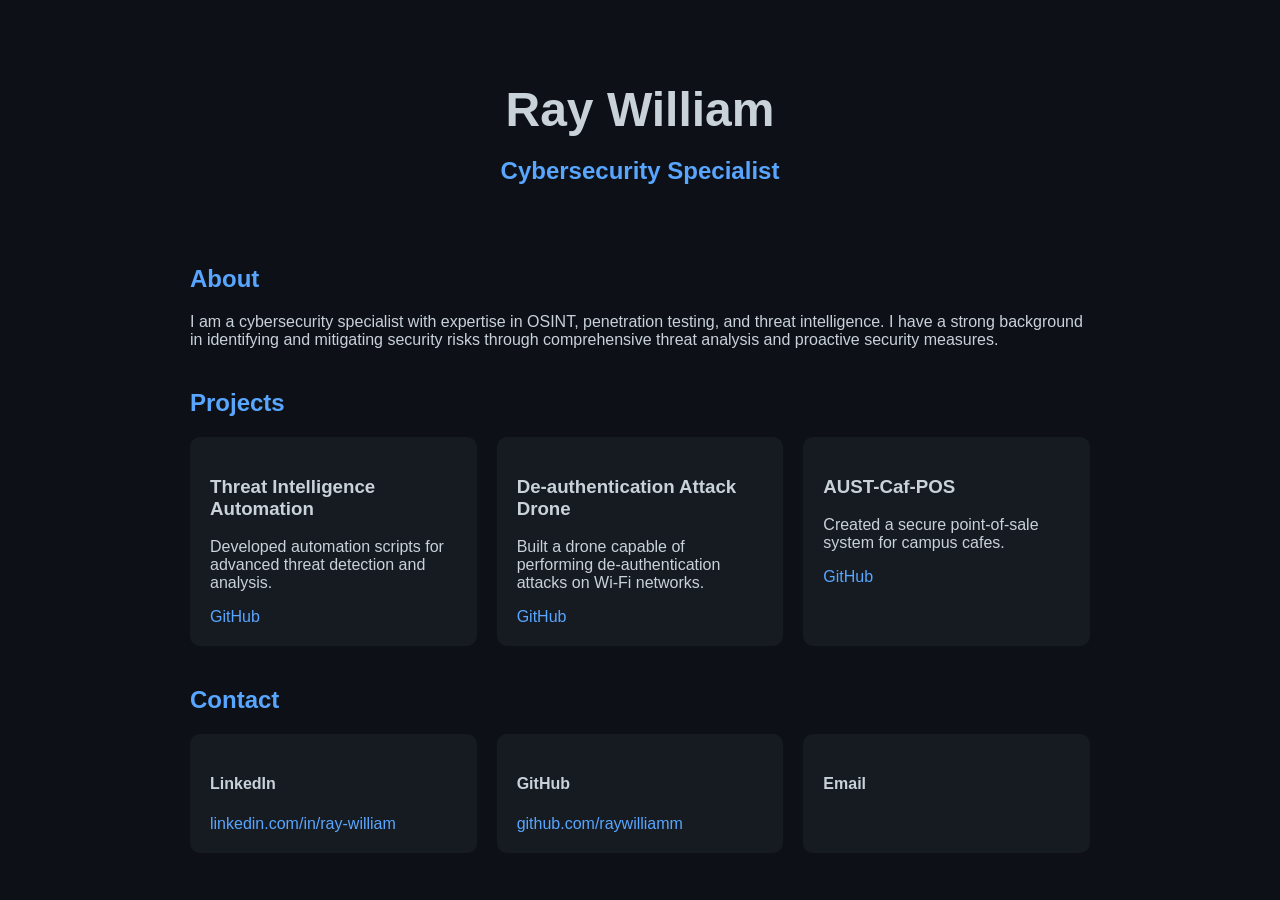
==== index.html @ f2223d2d "Update index.html" ====
<!DOCTYPE html>
<html lang="en">
<head>
  <meta charset="UTF-8" />
  <meta name="viewport" content="width=device-width, initial-scale=1.0" />
  <title>Ray William | Cybersecurity Specialist</title>
  <style>
    body {
      margin: 0;
      font-family: Arial, sans-serif;
      background-color: #0d1117;
      color: #c9d1d9;
    }
    header {
      text-align: center;
      padding: 50px 20px 20px;
    }
    h1 {
      font-size: 3em;
      margin-bottom: 0.2em;
    }
    h2 {
      color: #58a6ff;
    }
    section {
      max-width: 900px;
      margin: 40px auto;
      padding: 0 20px;
    }
    .projects, .contact {
      display: grid;
      grid-template-columns: repeat(auto-fit, minmax(250px, 1fr));
      gap: 20px;
    }
    .card {
      background-color: #161b22;
      padding: 20px;
      border-radius: 10px;
    }
    a {
      color: #58a6ff;
      text-decoration: none;
    }
    a:hover {
      text-decoration: underline;
    }
  </style>
</head>
<body>
  <header>
    <h1>Ray William</h1>
    <h2>Cybersecurity Specialist</h2>
  </header>

  <section>
    <h2>About</h2>
    <p>
      I am a cybersecurity specialist with expertise in OSINT, penetration testing, and threat intelligence.
      I have a strong background in identifying and mitigating security risks through comprehensive threat analysis
      and proactive security measures.
    </p>
  </section>

  <section>
    <h2>Projects</h2>
    <div class="projects">
      <div class="card">
        <h3>Threat Intelligence Automation</h3>
        <p>Developed automation scripts for advanced threat detection and analysis.</p>
        <a href="https://github.com/raywilliamm/Threat-intelligence-automation" target="_blank">GitHub</a>
      </div>
      <div class="card">
        <h3>De-authentication Attack Drone</h3>
        <p>Built a drone capable of performing de-authentication attacks on Wi-Fi networks.</p>
        <a href="https://github.com/raywilliamm/De-authentication-Attack-Drone" target="_blank">GitHub</a>
      </div>
      <div class="card">
        <h3>AUST-Caf-POS</h3>
        <p>Created a secure point-of-sale system for campus cafes.</p>
        <a href="https://github.com/raywilliamm/AUST-Caf-POS" target="_blank">GitHub</a>
      </div>
    </div>
  </section>

  <section>
    <h2>Contact</h2>
    <div class="contact">
      <div class="card">
        <h4>LinkedIn</h4>
        <a href="https://www.linkedin.com/in/ray-william-22aa441b3/" target="_blank">linkedin.com/in/ray-william</a>
      </div>
      <div class="card">
        <h4>GitHub</h4>
        <a href="https://github.com/raywilliamm" target="_blank">github.com/raywilliamm</a>
      </div>
      <div class="card">
        <h4>Email</h4>
        <p></p>
      </div>
    </div>
  </section>
</body>
</html>
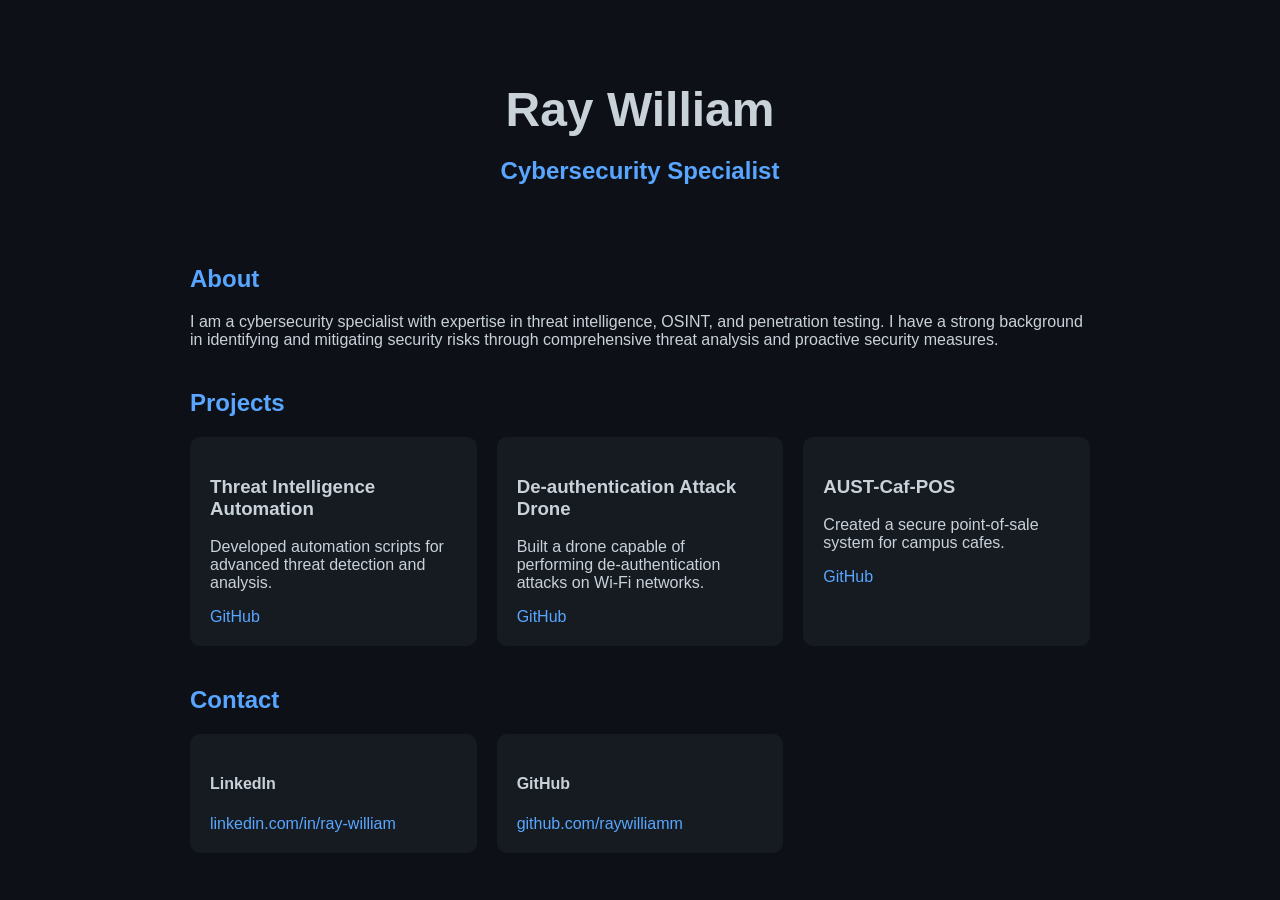
==== commit 0f33eb3f: "Update index.html" ====
--- a/index.html
+++ b/index.html
@@ -55,7 +55,7 @@
   <section>
     <h2>About</h2>
     <p>
-      I am a cybersecurity specialist with expertise in OSINT, penetration testing, and threat intelligence.
+      I am a cybersecurity specialist with expertise in threat intelligence, OSINT, and penetration testing.
       I have a strong background in identifying and mitigating security risks through comprehensive threat analysis
       and proactive security measures.
     </p>
@@ -93,8 +93,6 @@
         <h4>GitHub</h4>
         <a href="https://github.com/raywilliamm" target="_blank">github.com/raywilliamm</a>
       </div>
-      <div class="card">
-        <h4>Email</h4>
         <p></p>
       </div>
     </div>
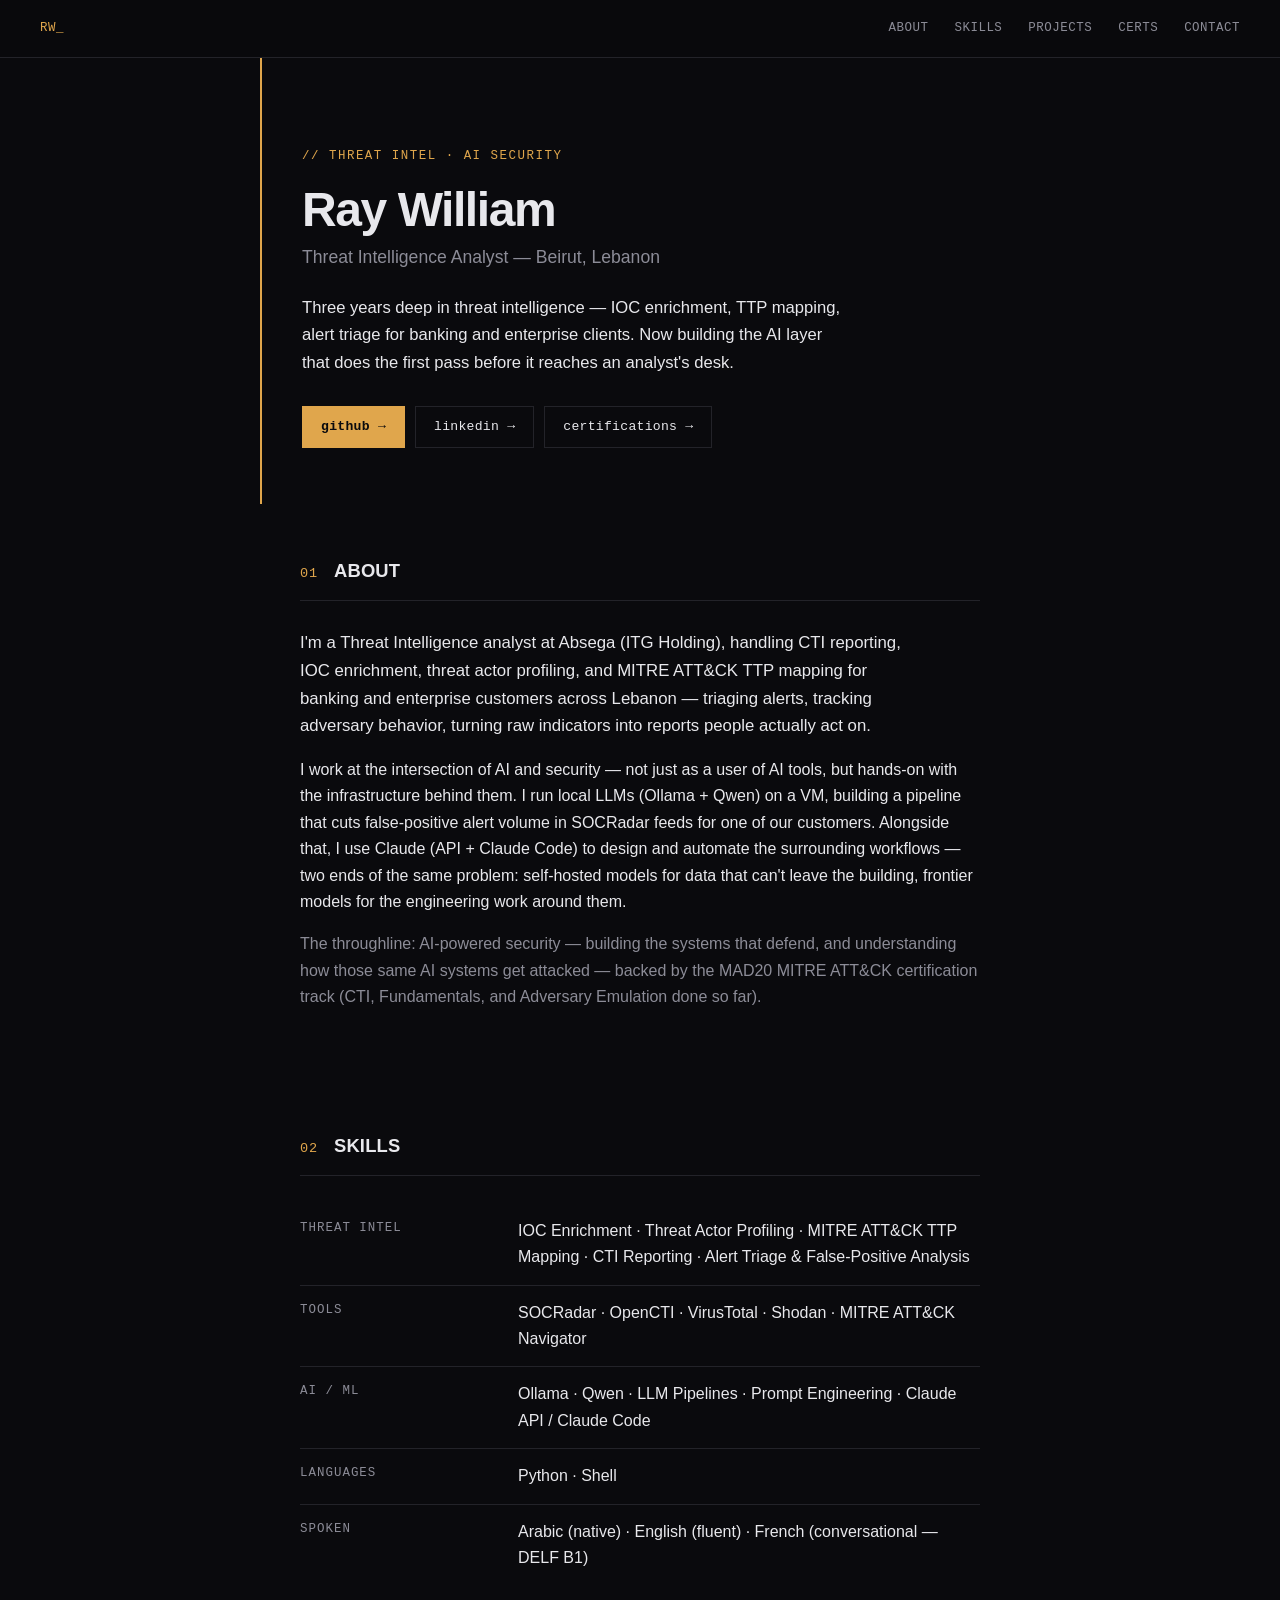
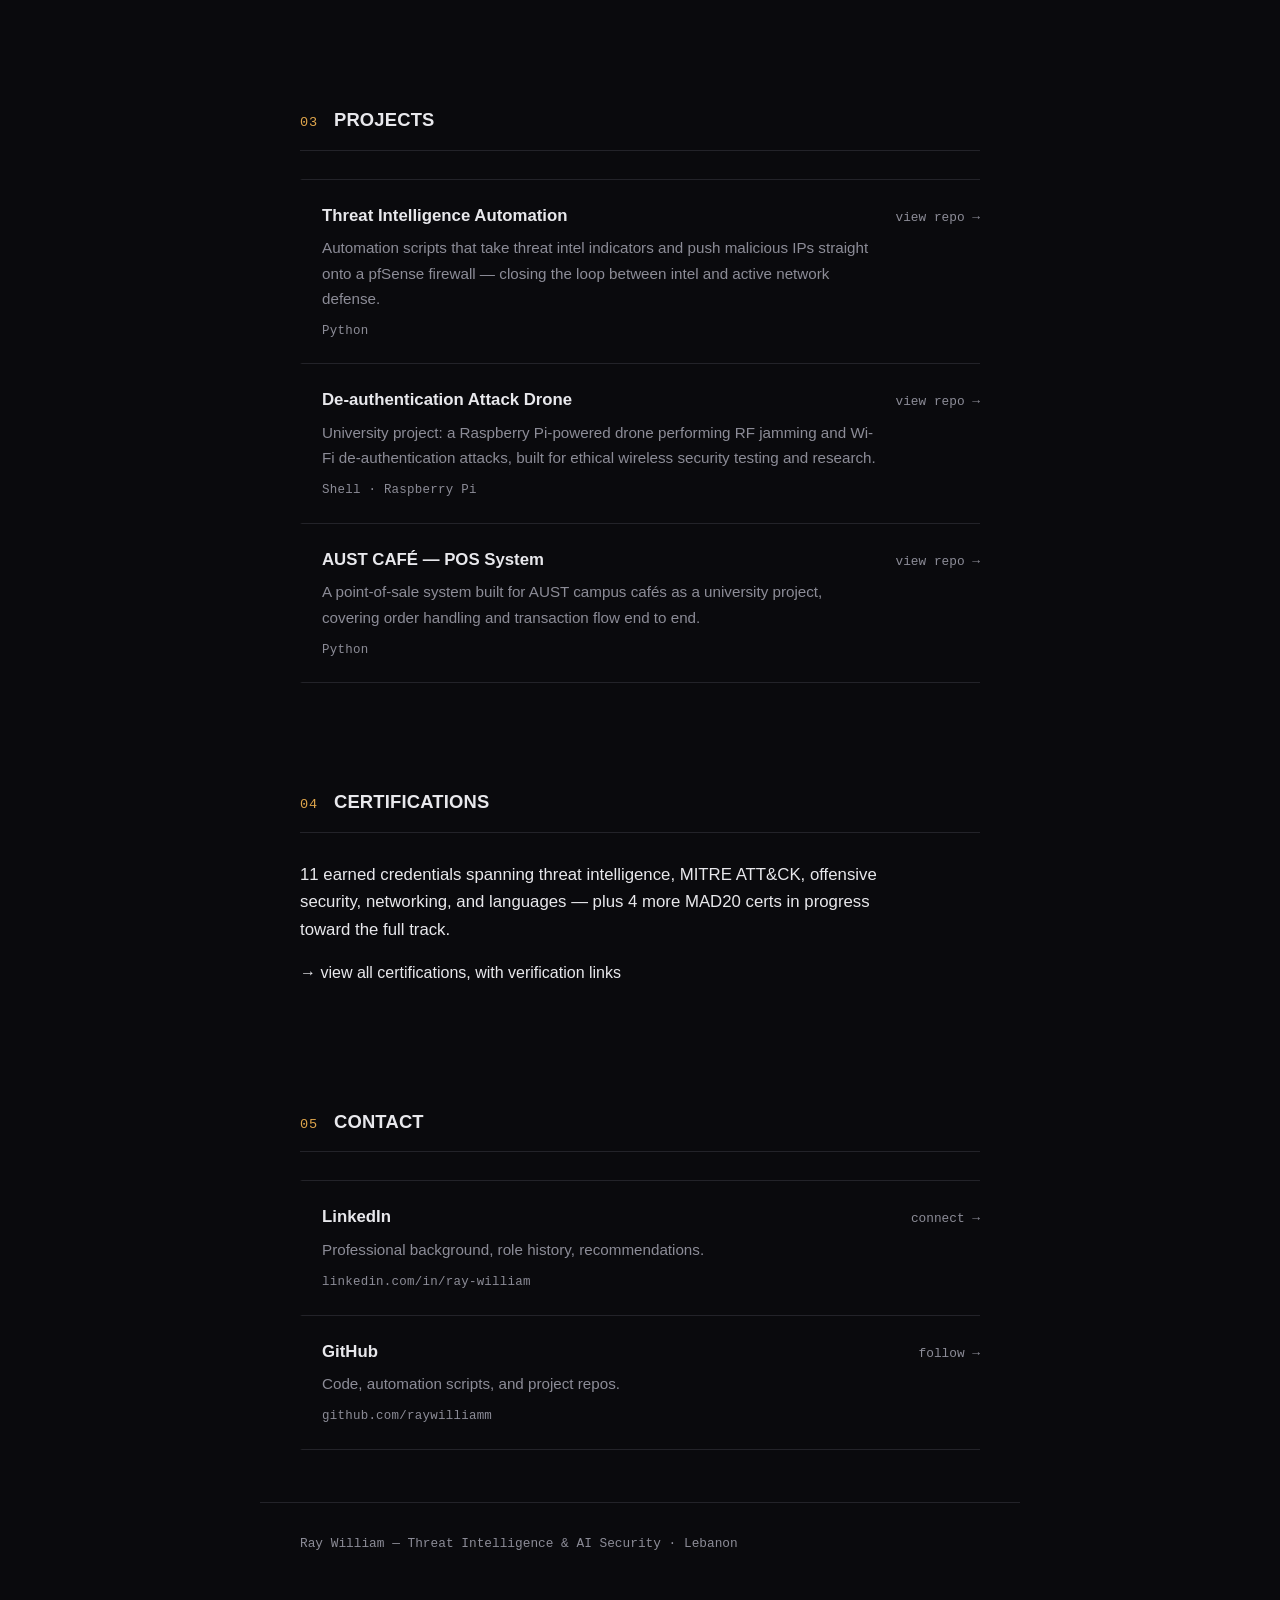
==== commit 80367de1: "Rebuild portfolio: editorial intel-briefing design, real cert/project data Replace the bare single-p" ====
--- a/index.html
+++ b/index.html
@@ -1,101 +1,154 @@
-<!DOCTYPE html>
-<html lang="en">
-<head>
-  <meta charset="UTF-8" />
-  <meta name="viewport" content="width=device-width, initial-scale=1.0" />
-  <title>Ray William | Cybersecurity Specialist</title>
-  <style>
-    body {
-      margin: 0;
-      font-family: Arial, sans-serif;
-      background-color: #0d1117;
-      color: #c9d1d9;
-    }
-    header {
-      text-align: center;
-      padding: 50px 20px 20px;
-    }
-    h1 {
-      font-size: 3em;
-      margin-bottom: 0.2em;
-    }
-    h2 {
-      color: #58a6ff;
-    }
-    section {
-      max-width: 900px;
-      margin: 40px auto;
-      padding: 0 20px;
-    }
-    .projects, .contact {
-      display: grid;
-      grid-template-columns: repeat(auto-fit, minmax(250px, 1fr));
-      gap: 20px;
-    }
-    .card {
-      background-color: #161b22;
-      padding: 20px;
-      border-radius: 10px;
-    }
-    a {
-      color: #58a6ff;
-      text-decoration: none;
-    }
-    a:hover {
-      text-decoration: underline;
-    }
-  </style>
-</head>
-<body>
-  <header>
-    <h1>Ray William</h1>
-    <h2>Cybersecurity Specialist</h2>
-  </header>
-
-  <section>
-    <h2>About</h2>
-    <p>
-      I am a cybersecurity specialist with expertise in threat intelligence, OSINT, and penetration testing.
-      I have a strong background in identifying and mitigating security risks through comprehensive threat analysis
-      and proactive security measures.
-    </p>
-  </section>
-
-  <section>
-    <h2>Projects</h2>
-    <div class="projects">
-      <div class="card">
-        <h3>Threat Intelligence Automation</h3>
-        <p>Developed automation scripts for advanced threat detection and analysis.</p>
-        <a href="https://github.com/raywilliamm/Threat-intelligence-automation" target="_blank">GitHub</a>
-      </div>
-      <div class="card">
-        <h3>De-authentication Attack Drone</h3>
-        <p>Built a drone capable of performing de-authentication attacks on Wi-Fi networks.</p>
-        <a href="https://github.com/raywilliamm/De-authentication-Attack-Drone" target="_blank">GitHub</a>
-      </div>
-      <div class="card">
-        <h3>AUST-Caf-POS</h3>
-        <p>Created a secure point-of-sale system for campus cafes.</p>
-        <a href="https://github.com/raywilliamm/AUST-Caf-POS" target="_blank">GitHub</a>
-      </div>
-    </div>
-  </section>
-
-  <section>
-    <h2>Contact</h2>
-    <div class="contact">
-      <div class="card">
-        <h4>LinkedIn</h4>
-        <a href="https://www.linkedin.com/in/ray-william-22aa441b3/" target="_blank">linkedin.com/in/ray-william</a>
-      </div>
-      <div class="card">
-        <h4>GitHub</h4>
-        <a href="https://github.com/raywilliamm" target="_blank">github.com/raywilliamm</a>
-      </div>
-        <p></p>
-      </div>
-    </div>
-  </section>
-</body>
-</html>
+<!DOCTYPE html>
+<html lang="en">
+<head>
+  <meta charset="UTF-8" />
+  <meta name="viewport" content="width=device-width, initial-scale=1.0" />
+  <meta name="description" content="Ray William — Threat Intelligence analyst expanding into AI + Cybersecurity. CTI reporting, MITRE ATT&CK, and AI-powered security tooling." />
+  <title>Ray William | Threat Intelligence &amp; AI Security</title>
+  <link rel="stylesheet" href="style.css" />
+</head>
+<body>
+  <nav>
+    <span class="nav-mark">RW_</span>
+    <div class="nav-links">
+      <a href="#about">About</a>
+      <a href="#skills">Skills</a>
+      <a href="#projects">Projects</a>
+      <a href="certifications.html">Certs</a>
+      <a href="#contact">Contact</a>
+    </div>
+  </nav>
+
+  <header class="hero">
+    <p class="label">// threat intel · ai security</p>
+    <h1>Ray William</h1>
+    <p class="role">Threat Intelligence Analyst — Beirut, Lebanon</p>
+    <p class="tagline">
+      Three years deep in threat intelligence — IOC enrichment, TTP mapping, alert triage
+      for banking and enterprise clients. Now building the AI layer that does the first
+      pass before it reaches an analyst's desk.
+    </p>
+    <div class="cta-row">
+      <a class="btn primary" href="https://github.com/raywilliamm" target="_blank" rel="noopener">github →</a>
+      <a class="btn" href="https://www.linkedin.com/in/ray-william-22aa441b3/" target="_blank" rel="noopener">linkedin →</a>
+      <a class="btn" href="certifications.html">certifications →</a>
+    </div>
+  </header>
+
+  <section id="about">
+    <div class="section-head"><span class="index">01</span><h2>About</h2></div>
+    <p class="lede">
+      I'm a Threat Intelligence analyst at Absega (ITG Holding), handling CTI reporting,
+      IOC enrichment, threat actor profiling, and MITRE ATT&amp;CK TTP mapping for banking
+      and enterprise customers across Lebanon — triaging alerts, tracking adversary
+      behavior, turning raw indicators into reports people actually act on.
+    </p>
+    <p>
+      I work at the intersection of AI and security — not just as a user of AI tools, but
+      hands-on with the infrastructure behind them. I run local LLMs (Ollama + Qwen) on a
+      VM, building a pipeline that cuts false-positive alert volume in SOCRadar feeds for
+      one of our customers. Alongside that, I use Claude (API + Claude Code) to design and
+      automate the surrounding workflows — two ends of the same problem: self-hosted models
+      for data that can't leave the building, frontier models for the engineering work
+      around them.
+    </p>
+    <p class="dim">
+      The throughline: AI-powered security — building the systems that defend, and
+      understanding how those same AI systems get attacked — backed by the MAD20 MITRE
+      ATT&amp;CK certification track (CTI, Fundamentals, and Adversary Emulation done so far).
+    </p>
+  </section>
+
+  <section id="skills">
+    <div class="section-head"><span class="index">02</span><h2>Skills</h2></div>
+    <dl>
+      <div class="spec-row">
+        <dt>Threat Intel</dt>
+        <dd>IOC Enrichment · Threat Actor Profiling · MITRE ATT&amp;CK TTP Mapping · CTI Reporting · Alert Triage &amp; False-Positive Analysis</dd>
+      </div>
+      <div class="spec-row">
+        <dt>Tools</dt>
+        <dd>SOCRadar · OpenCTI · VirusTotal · Shodan · MITRE ATT&amp;CK Navigator</dd>
+      </div>
+      <div class="spec-row">
+        <dt>AI / ML</dt>
+        <dd>Ollama · Qwen · LLM Pipelines · Prompt Engineering · Claude API / Claude Code</dd>
+      </div>
+      <div class="spec-row">
+        <dt>Languages</dt>
+        <dd>Python · Shell</dd>
+      </div>
+      <div class="spec-row">
+        <dt>Spoken</dt>
+        <dd>Arabic (native) · English (fluent) · French (conversational — DELF B1)</dd>
+      </div>
+    </dl>
+  </section>
+
+  <section id="projects">
+    <div class="section-head"><span class="index">03</span><h2>Projects</h2></div>
+    <div class="entry-list">
+      <a class="entry" href="https://github.com/raywilliamm/Threat-intelligence-automation" target="_blank" rel="noopener">
+        <div class="entry-top">
+          <h3>Threat Intelligence Automation</h3>
+          <span class="arrow">view repo →</span>
+        </div>
+        <p>Automation scripts that take threat intel indicators and push malicious IPs straight onto a pfSense firewall — closing the loop between intel and active network defense.</p>
+        <div class="stack"><span>Python</span></div>
+      </a>
+      <a class="entry" href="https://github.com/raywilliamm/De-authentication-Attack-Drone" target="_blank" rel="noopener">
+        <div class="entry-top">
+          <h3>De-authentication Attack Drone</h3>
+          <span class="arrow">view repo →</span>
+        </div>
+        <p>University project: a Raspberry Pi-powered drone performing RF jamming and Wi-Fi de-authentication attacks, built for ethical wireless security testing and research.</p>
+        <div class="stack"><span>Shell</span><span>Raspberry Pi</span></div>
+      </a>
+      <a class="entry" href="https://github.com/raywilliamm/AUST-Caf-POS" target="_blank" rel="noopener">
+        <div class="entry-top">
+          <h3>AUST CAFÉ — POS System</h3>
+          <span class="arrow">view repo →</span>
+        </div>
+        <p>A point-of-sale system built for AUST campus cafés as a university project, covering order handling and transaction flow end to end.</p>
+        <div class="stack"><span>Python</span></div>
+      </a>
+    </div>
+  </section>
+
+  <section id="certs">
+    <div class="section-head"><span class="index">04</span><h2>Certifications</h2></div>
+    <p class="lede">
+      11 earned credentials spanning threat intelligence, MITRE ATT&amp;CK, offensive
+      security, networking, and languages — plus 4 more MAD20 certs in progress toward
+      the full track.
+    </p>
+    <p><a href="certifications.html">→ view all certifications, with verification links</a></p>
+  </section>
+
+  <section id="contact">
+    <div class="section-head"><span class="index">05</span><h2>Contact</h2></div>
+    <div class="entry-list">
+      <a class="entry" href="https://www.linkedin.com/in/ray-william-22aa441b3/" target="_blank" rel="noopener">
+        <div class="entry-top">
+          <h3>LinkedIn</h3>
+          <span class="arrow">connect →</span>
+        </div>
+        <p>Professional background, role history, recommendations.</p>
+        <div class="stack"><span>linkedin.com/in/ray-william</span></div>
+      </a>
+      <a class="entry" href="https://github.com/raywilliamm" target="_blank" rel="noopener">
+        <div class="entry-top">
+          <h3>GitHub</h3>
+          <span class="arrow">follow →</span>
+        </div>
+        <p>Code, automation scripts, and project repos.</p>
+        <div class="stack"><span>github.com/raywilliamm</span></div>
+      </a>
+    </div>
+  </section>
+
+  <footer>
+    Ray William — Threat Intelligence &amp; AI Security · Lebanon
+  </footer>
+</body>
+</html>
--- a/style.css
+++ b/style.css
@@ -0,0 +1,290 @@
+:root {
+  --bg: #0a0a0d;
+  --surface: #131318;
+  --border: #232329;
+  --text: #e8e8ec;
+  --text-dim: #8c8c97;
+  --accent: #e0a64c;
+  --accent-dim: rgba(224, 166, 76, 0.1);
+  --green: #5fb88a;
+  --amber: #e0a64c;
+
+  --font-sans: -apple-system, BlinkMacSystemFont, "Segoe UI", Helvetica, Arial, sans-serif;
+  --font-mono: ui-monospace, "SF Mono", SFMono-Regular, Menlo, Consolas, monospace;
+}
+
+* { box-sizing: border-box; }
+
+html { scroll-behavior: smooth; }
+
+body {
+  margin: 0;
+  font-family: var(--font-sans);
+  background-color: var(--bg);
+  color: var(--text);
+  line-height: 1.65;
+  font-size: 16px;
+}
+
+a { color: var(--text); text-decoration: none; }
+a:hover { color: var(--accent); }
+
+::selection { background: var(--accent); color: #0a0a0d; }
+
+/* Nav */
+nav {
+  position: sticky;
+  top: 0;
+  z-index: 10;
+  display: flex;
+  align-items: center;
+  justify-content: space-between;
+  gap: 20px;
+  padding: 18px 40px;
+  background: rgba(10, 10, 13, 0.82);
+  backdrop-filter: blur(10px);
+  border-bottom: 1px solid var(--border);
+  font-family: var(--font-mono);
+  font-size: 0.78em;
+  letter-spacing: 0.04em;
+}
+nav .nav-mark { color: var(--accent); }
+nav .nav-links { display: flex; gap: 26px; }
+nav a { color: var(--text-dim); text-transform: uppercase; }
+nav a:hover { color: var(--accent); }
+nav a.active { color: var(--text); border-bottom: 1px solid var(--accent); padding-bottom: 3px; }
+
+/* Hero */
+header.hero {
+  max-width: 760px;
+  margin: 0 auto;
+  padding: 88px 40px 56px;
+  border-left: 2px solid var(--accent);
+}
+header.hero .label {
+  font-family: var(--font-mono);
+  font-size: 0.78em;
+  letter-spacing: 0.12em;
+  text-transform: uppercase;
+  color: var(--accent);
+  margin: 0 0 18px;
+}
+header.hero h1 {
+  font-size: 3em;
+  font-weight: 700;
+  margin: 0 0 6px;
+  letter-spacing: -0.03em;
+  line-height: 1.1;
+}
+header.hero .role {
+  color: var(--text-dim);
+  font-size: 1.1em;
+  font-weight: 400;
+  margin: 0 0 22px;
+}
+header.hero .tagline {
+  max-width: 540px;
+  margin: 0 0 30px;
+  color: var(--text);
+  font-size: 1.04em;
+}
+
+.cta-row { display: flex; flex-wrap: wrap; gap: 10px; }
+.btn {
+  display: inline-flex;
+  align-items: center;
+  gap: 6px;
+  padding: 9px 18px;
+  border: 1px solid var(--border);
+  font-family: var(--font-mono);
+  font-size: 0.82em;
+  letter-spacing: 0.02em;
+  color: var(--text);
+  transition: border-color 0.15s ease, color 0.15s ease, background 0.15s ease;
+}
+.btn:hover { border-color: var(--accent); color: var(--accent); background: var(--accent-dim); }
+.btn.primary { background: var(--accent); color: #0a0a0d; border-color: var(--accent); font-weight: 600; }
+.btn.primary:hover { background: #ecbb6c; color: #0a0a0d; }
+
+/* Sections */
+section {
+  max-width: 760px;
+  margin: 0 auto;
+  padding: 52px 40px;
+}
+.section-head {
+  display: flex;
+  align-items: baseline;
+  gap: 16px;
+  margin-bottom: 28px;
+  border-bottom: 1px solid var(--border);
+  padding-bottom: 14px;
+}
+.section-head .index {
+  font-family: var(--font-mono);
+  color: var(--accent);
+  font-size: 0.85em;
+  letter-spacing: 0.06em;
+}
+.section-head h2 {
+  font-size: 1.15em;
+  font-weight: 600;
+  margin: 0;
+  letter-spacing: 0.01em;
+  text-transform: uppercase;
+}
+
+p { color: var(--text); }
+.lede { font-size: 1.05em; color: var(--text); max-width: 620px; }
+.dim { color: var(--text-dim); }
+
+/* Skills — spec-sheet rows, not pill clouds */
+.spec-row {
+  display: grid;
+  grid-template-columns: 200px 1fr;
+  gap: 18px;
+  padding: 14px 0;
+  border-bottom: 1px solid var(--border);
+}
+.spec-row:last-child { border-bottom: none; }
+.spec-row dt {
+  font-family: var(--font-mono);
+  font-size: 0.78em;
+  letter-spacing: 0.08em;
+  text-transform: uppercase;
+  color: var(--text-dim);
+}
+.spec-row dd {
+  margin: 0;
+  color: var(--text);
+}
+@media (max-width: 600px) {
+  .spec-row { grid-template-columns: 1fr; gap: 6px; }
+}
+
+/* Projects — list rows with accent reveal */
+.entry-list { display: flex; flex-direction: column; }
+.entry {
+  display: block;
+  padding: 22px 0 22px 20px;
+  border-bottom: 1px solid var(--border);
+  border-left: 2px solid transparent;
+  transition: border-color 0.15s ease, padding 0.15s ease, background 0.15s ease;
+}
+.entry:hover {
+  border-left-color: var(--accent);
+  background: linear-gradient(90deg, var(--accent-dim), transparent 60%);
+}
+.entry:first-child { border-top: 1px solid var(--border); }
+.entry-top {
+  display: flex;
+  align-items: baseline;
+  justify-content: space-between;
+  gap: 16px;
+  margin-bottom: 6px;
+}
+.entry h3 { margin: 0; font-size: 1.05em; font-weight: 600; }
+.entry .arrow { font-family: var(--font-mono); font-size: 0.8em; color: var(--text-dim); white-space: nowrap; }
+.entry:hover .arrow { color: var(--accent); }
+.entry p { margin: 0 0 10px; color: var(--text-dim); font-size: 0.95em; max-width: 560px; }
+.entry .stack { font-family: var(--font-mono); font-size: 0.78em; color: var(--text-dim); letter-spacing: 0.02em; }
+.entry .stack span:not(:last-child)::after { content: " · "; }
+
+/* Certifications */
+.cert-row {
+  display: grid;
+  grid-template-columns: auto 1fr auto;
+  align-items: center;
+  gap: 18px;
+  padding: 16px 0 16px 20px;
+  border-bottom: 1px solid var(--border);
+  border-left: 2px solid transparent;
+  transition: border-color 0.15s ease, background 0.15s ease;
+}
+.cert-row:first-child { border-top: 1px solid var(--border); }
+a.cert-row:hover {
+  border-left-color: var(--accent);
+  background: linear-gradient(90deg, var(--accent-dim), transparent 60%);
+}
+.cert-row img {
+  width: 40px;
+  height: 40px;
+  object-fit: contain;
+  background: #fff;
+  padding: 4px;
+  border-radius: 4px;
+}
+.cert-row .ph {
+  width: 40px;
+  height: 40px;
+  border: 1px solid var(--border);
+  display: flex;
+  align-items: center;
+  justify-content: center;
+  font-family: var(--font-mono);
+  font-size: 0.7em;
+  color: var(--text-dim);
+  border-radius: 4px;
+}
+.cert-row h3 { margin: 0 0 3px; font-size: 0.98em; font-weight: 600; }
+.cert-row .meta { margin: 0; font-family: var(--font-mono); font-size: 0.76em; color: var(--text-dim); letter-spacing: 0.01em; }
+.cert-row .go { font-family: var(--font-mono); font-size: 0.78em; color: var(--text-dim); white-space: nowrap; }
+a.cert-row:hover .go { color: var(--accent); }
+@media (max-width: 600px) {
+  .cert-row { grid-template-columns: auto 1fr; }
+  .cert-row .go { display: none; }
+}
+
+.group-label {
+  font-family: var(--font-mono);
+  font-size: 0.74em;
+  letter-spacing: 0.1em;
+  text-transform: uppercase;
+  color: var(--accent);
+  margin: 36px 0 4px;
+}
+.group-label:first-of-type { margin-top: 0; }
+
+.status-pill {
+  font-family: var(--font-mono);
+  font-size: 0.74em;
+  letter-spacing: 0.04em;
+  padding: 3px 10px;
+  border: 1px solid var(--border);
+  color: var(--text-dim);
+  white-space: nowrap;
+}
+.status-pill.live { color: var(--green); border-color: rgba(95, 184, 138, 0.35); }
+.status-pill.wip { color: var(--amber); border-color: rgba(224, 166, 76, 0.35); }
+
+.back-link {
+  display: inline-flex;
+  align-items: center;
+  gap: 6px;
+  font-family: var(--font-mono);
+  font-size: 0.8em;
+  color: var(--text-dim);
+  margin-bottom: 28px;
+}
+.back-link:hover { color: var(--accent); }
+
+.page-intro { color: var(--text-dim); max-width: 600px; }
+
+footer {
+  max-width: 760px;
+  margin: 0 auto;
+  padding: 30px 40px 70px;
+  color: var(--text-dim);
+  font-family: var(--font-mono);
+  font-size: 0.8em;
+  border-top: 1px solid var(--border);
+}
+
+@media (max-width: 600px) {
+  nav { padding: 16px 20px; }
+  nav .nav-links { gap: 16px; }
+  header.hero { padding: 64px 20px 44px; }
+  header.hero h1 { font-size: 2.2em; }
+  section { padding: 40px 20px; }
+  footer { padding: 24px 20px 50px; }
+}
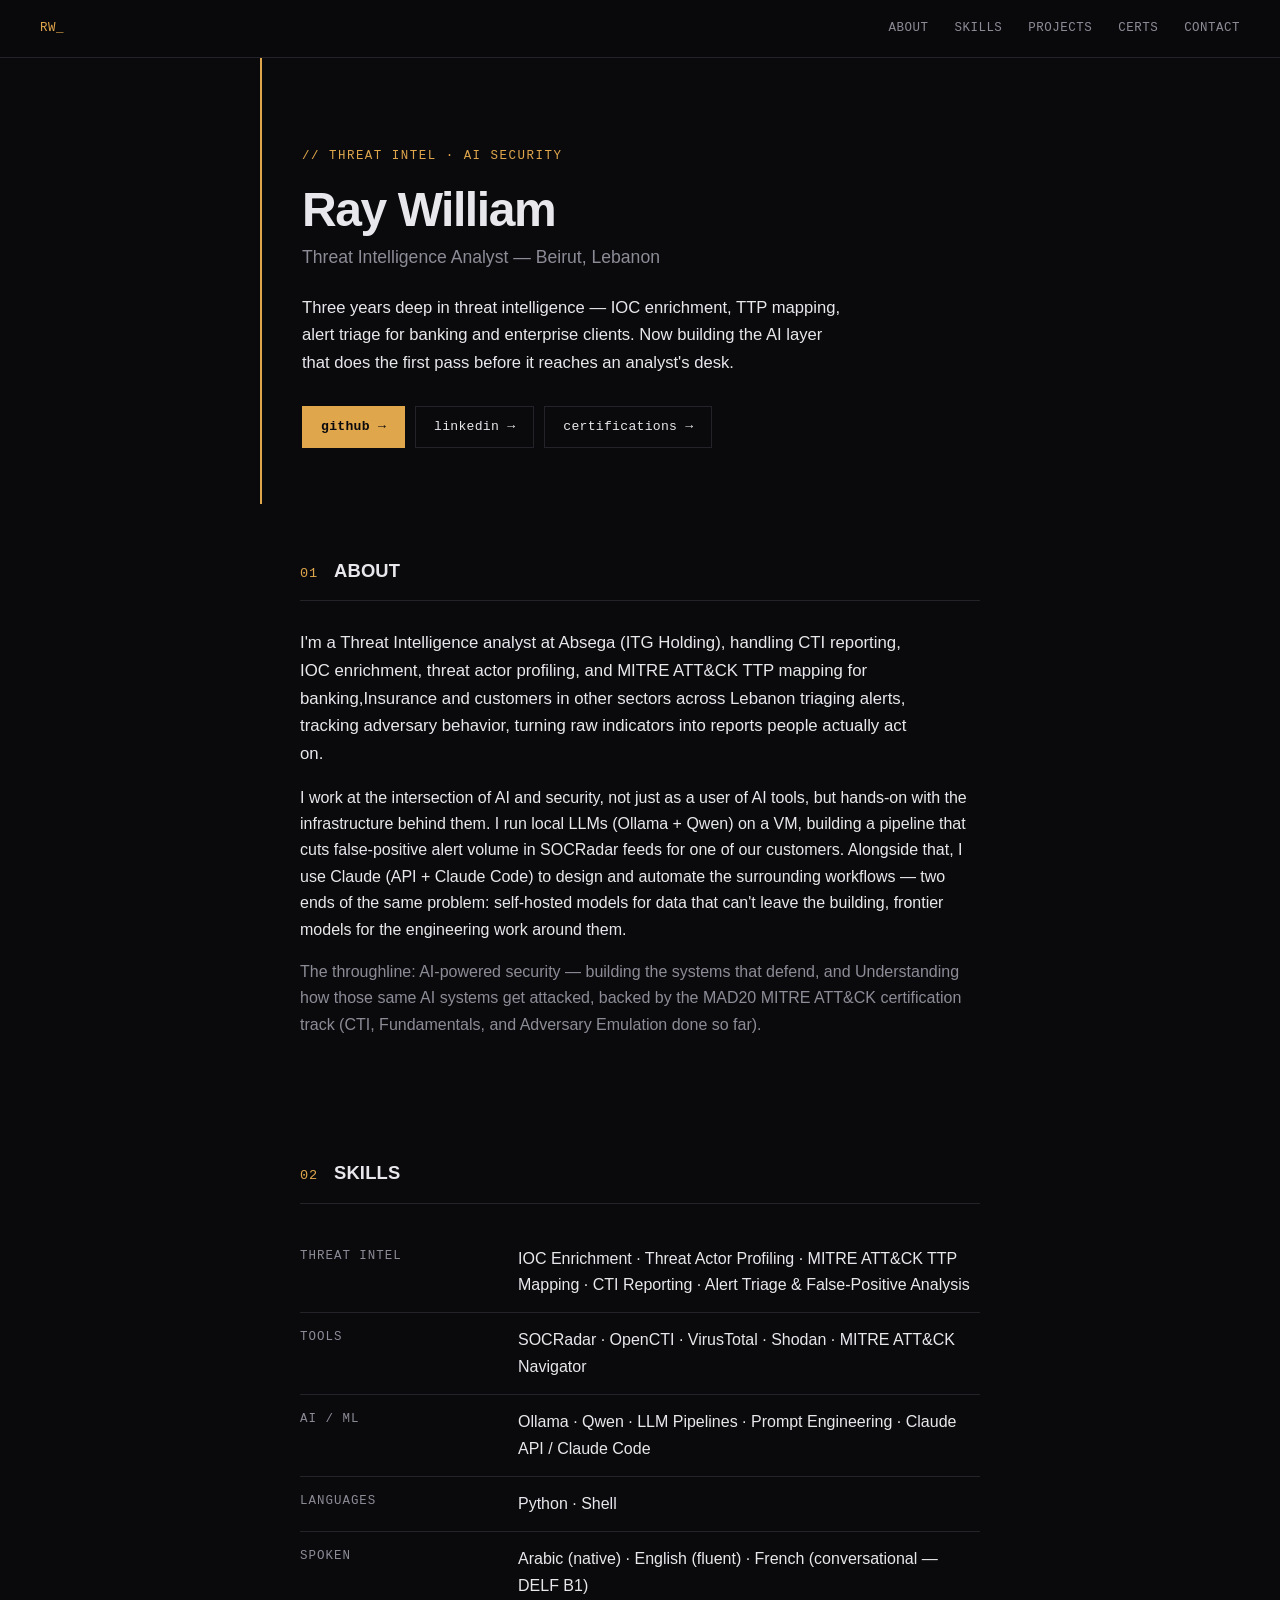
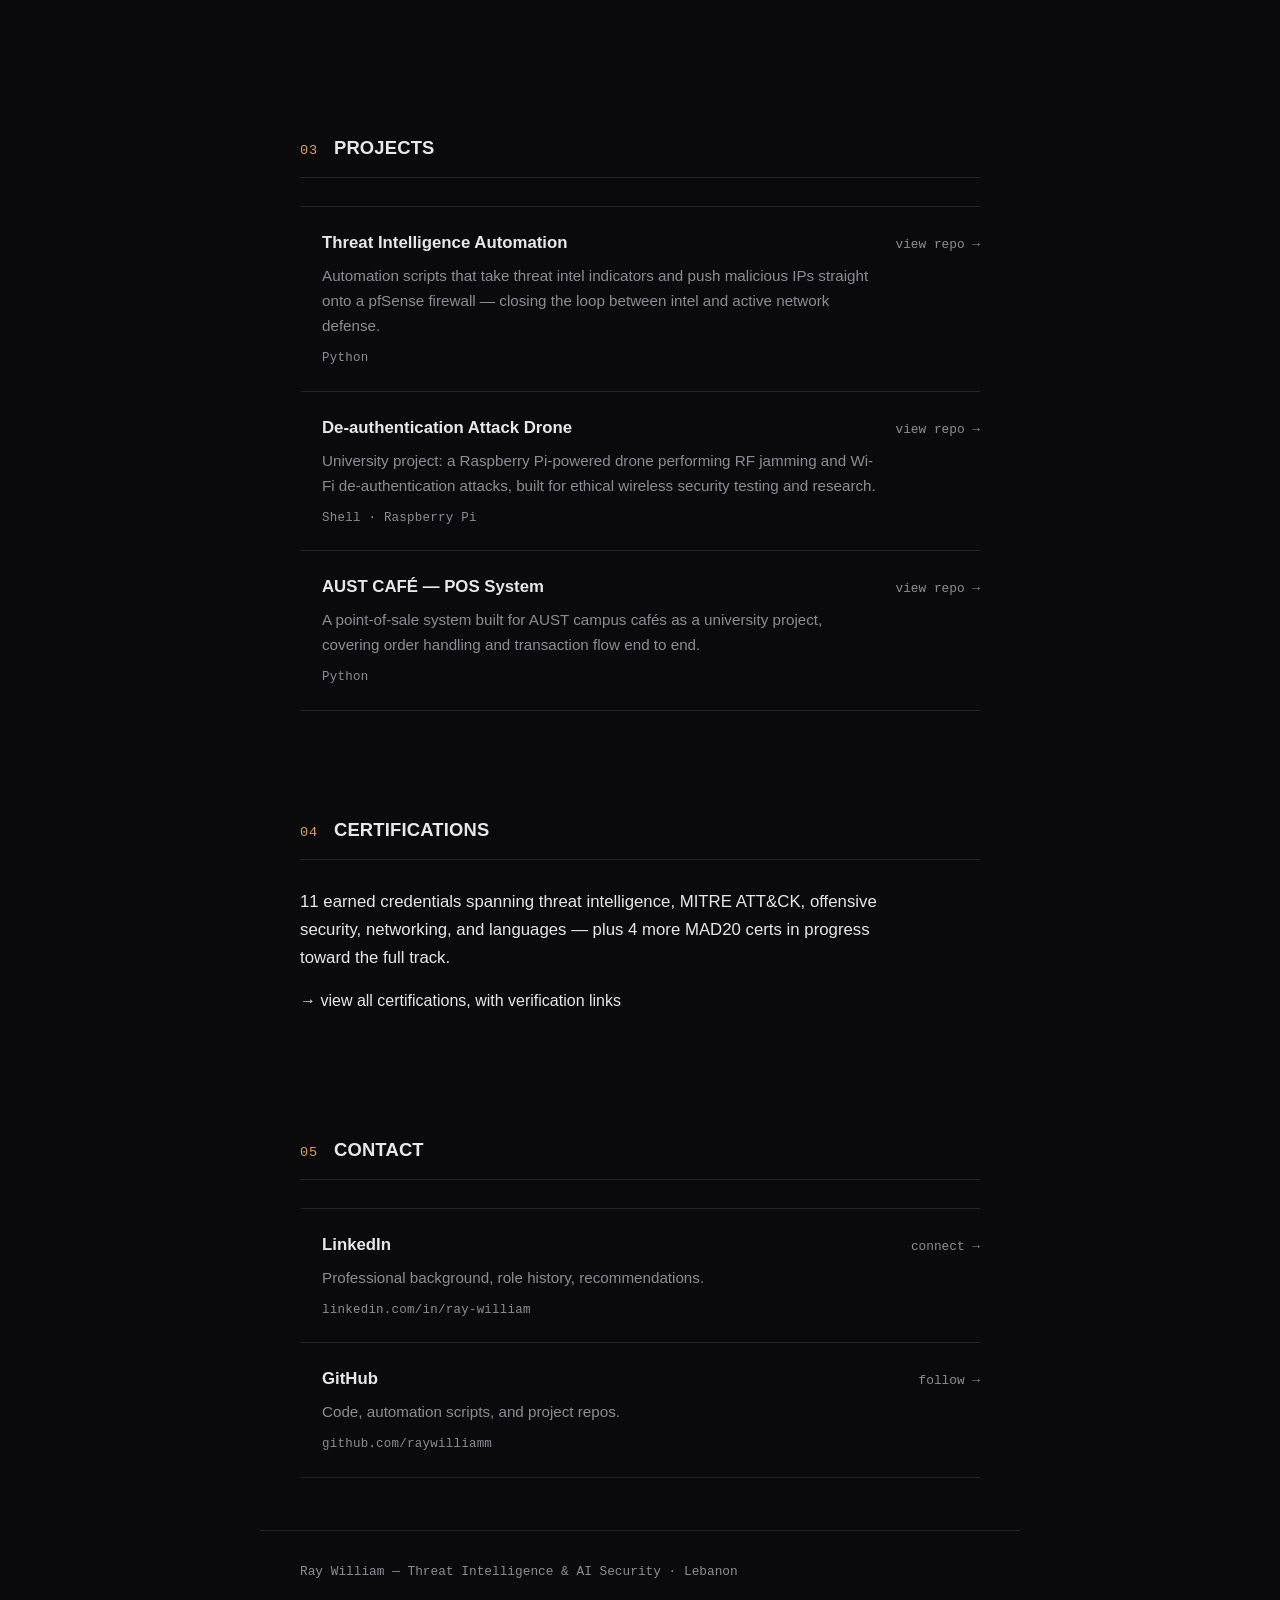
==== commit 71c52c42: "Update about section content in index.html" ====
--- a/index.html
+++ b/index.html
@@ -39,12 +39,12 @@
     <div class="section-head"><span class="index">01</span><h2>About</h2></div>
     <p class="lede">
       I'm a Threat Intelligence analyst at Absega (ITG Holding), handling CTI reporting,
-      IOC enrichment, threat actor profiling, and MITRE ATT&amp;CK TTP mapping for banking
-      and enterprise customers across Lebanon — triaging alerts, tracking adversary
+      IOC enrichment, threat actor profiling, and MITRE ATT&amp;CK TTP mapping for banking,Insurance
+      and customers in other sectors across Lebanon triaging alerts, tracking adversary
       behavior, turning raw indicators into reports people actually act on.
     </p>
     <p>
-      I work at the intersection of AI and security — not just as a user of AI tools, but
+      I work at the intersection of AI and security, not just as a user of AI tools, but
       hands-on with the infrastructure behind them. I run local LLMs (Ollama + Qwen) on a
       VM, building a pipeline that cuts false-positive alert volume in SOCRadar feeds for
       one of our customers. Alongside that, I use Claude (API + Claude Code) to design and
@@ -54,7 +54,7 @@
     </p>
     <p class="dim">
       The throughline: AI-powered security — building the systems that defend, and
-      understanding how those same AI systems get attacked — backed by the MAD20 MITRE
+      Understanding how those same AI systems get attacked, backed by the MAD20 MITRE
       ATT&amp;CK certification track (CTI, Fundamentals, and Adversary Emulation done so far).
     </p>
   </section>
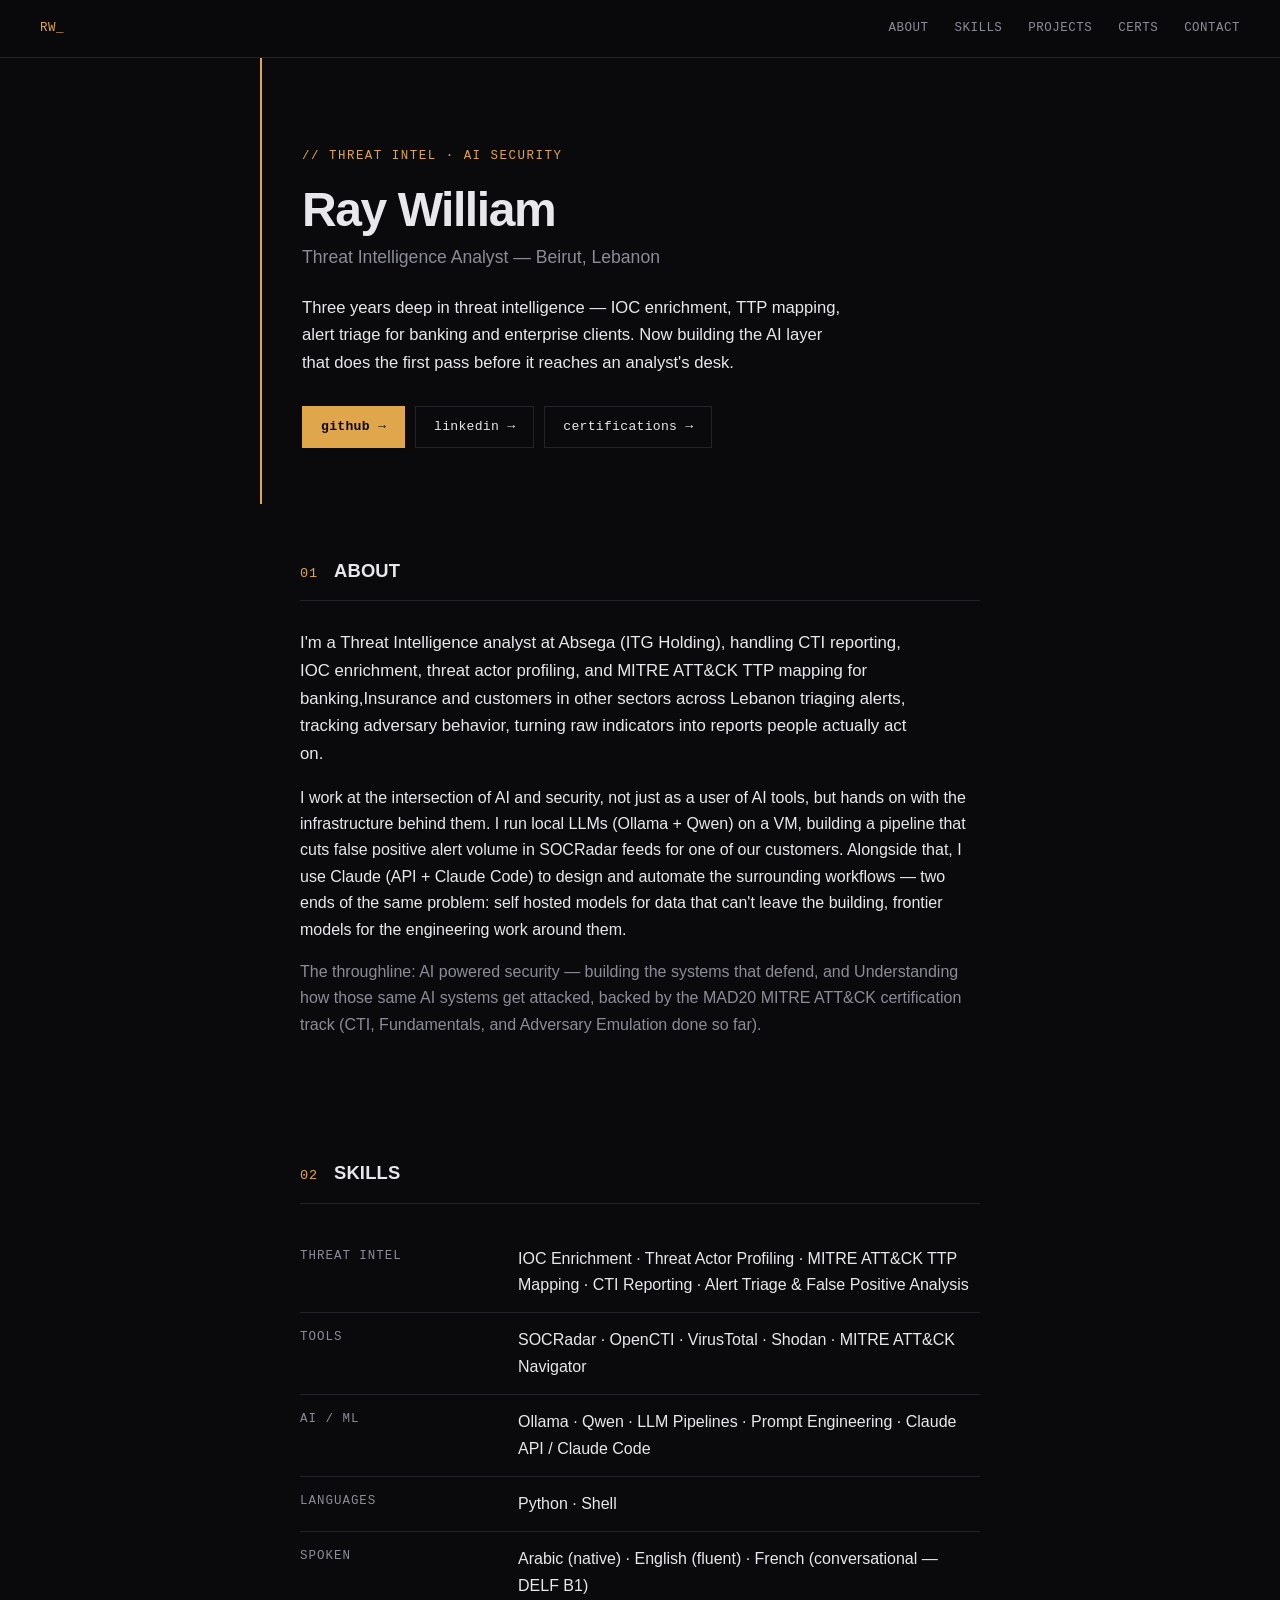
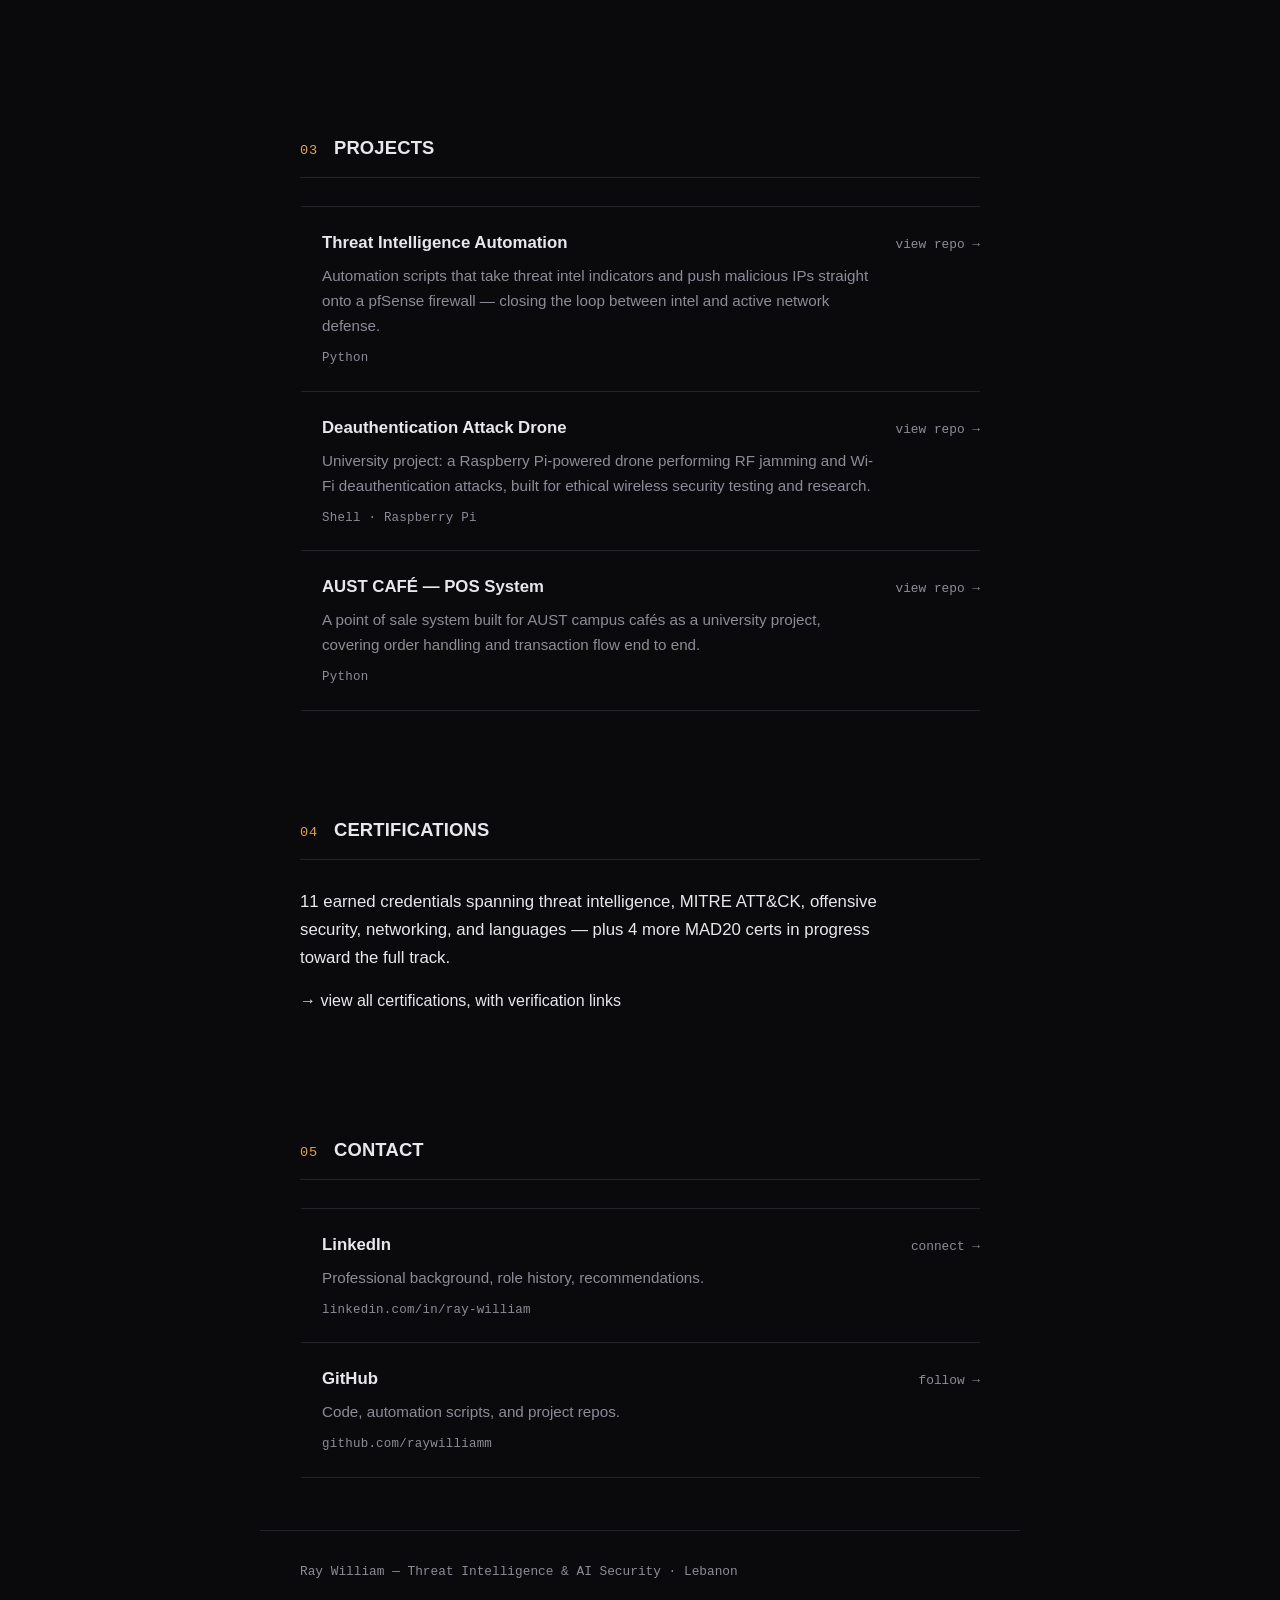
==== commit 46762901: "Drop hyphens from prose phrases in portfolio copy Cleans "false-positive", "self-hosted", "hands-on"" ====
--- a/index.html
+++ b/index.html
@@ -3,7 +3,7 @@
 <head>
   <meta charset="UTF-8" />
   <meta name="viewport" content="width=device-width, initial-scale=1.0" />
-  <meta name="description" content="Ray William — Threat Intelligence analyst expanding into AI + Cybersecurity. CTI reporting, MITRE ATT&CK, and AI-powered security tooling." />
+  <meta name="description" content="Ray William — Threat Intelligence analyst expanding into AI + Cybersecurity. CTI reporting, MITRE ATT&CK, and AI powered security tooling." />
   <title>Ray William | Threat Intelligence &amp; AI Security</title>
   <link rel="stylesheet" href="style.css" />
 </head>
@@ -45,15 +45,15 @@
     </p>
     <p>
       I work at the intersection of AI and security, not just as a user of AI tools, but
-      hands-on with the infrastructure behind them. I run local LLMs (Ollama + Qwen) on a
-      VM, building a pipeline that cuts false-positive alert volume in SOCRadar feeds for
+      hands on with the infrastructure behind them. I run local LLMs (Ollama + Qwen) on a
+      VM, building a pipeline that cuts false positive alert volume in SOCRadar feeds for
       one of our customers. Alongside that, I use Claude (API + Claude Code) to design and
-      automate the surrounding workflows — two ends of the same problem: self-hosted models
+      automate the surrounding workflows — two ends of the same problem: self hosted models
       for data that can't leave the building, frontier models for the engineering work
       around them.
     </p>
     <p class="dim">
-      The throughline: AI-powered security — building the systems that defend, and
+      The throughline: AI powered security — building the systems that defend, and
       Understanding how those same AI systems get attacked, backed by the MAD20 MITRE
       ATT&amp;CK certification track (CTI, Fundamentals, and Adversary Emulation done so far).
     </p>
@@ -64,7 +64,7 @@
     <dl>
       <div class="spec-row">
         <dt>Threat Intel</dt>
-        <dd>IOC Enrichment · Threat Actor Profiling · MITRE ATT&amp;CK TTP Mapping · CTI Reporting · Alert Triage &amp; False-Positive Analysis</dd>
+        <dd>IOC Enrichment · Threat Actor Profiling · MITRE ATT&amp;CK TTP Mapping · CTI Reporting · Alert Triage &amp; False Positive Analysis</dd>
       </div>
       <div class="spec-row">
         <dt>Tools</dt>
@@ -98,10 +98,10 @@
       </a>
       <a class="entry" href="https://github.com/raywilliamm/De-authentication-Attack-Drone" target="_blank" rel="noopener">
         <div class="entry-top">
-          <h3>De-authentication Attack Drone</h3>
+          <h3>Deauthentication Attack Drone</h3>
           <span class="arrow">view repo →</span>
         </div>
-        <p>University project: a Raspberry Pi-powered drone performing RF jamming and Wi-Fi de-authentication attacks, built for ethical wireless security testing and research.</p>
+        <p>University project: a Raspberry Pi-powered drone performing RF jamming and Wi-Fi deauthentication attacks, built for ethical wireless security testing and research.</p>
         <div class="stack"><span>Shell</span><span>Raspberry Pi</span></div>
       </a>
       <a class="entry" href="https://github.com/raywilliamm/AUST-Caf-POS" target="_blank" rel="noopener">
@@ -109,7 +109,7 @@
           <h3>AUST CAFÉ — POS System</h3>
           <span class="arrow">view repo →</span>
         </div>
-        <p>A point-of-sale system built for AUST campus cafés as a university project, covering order handling and transaction flow end to end.</p>
+        <p>A point of sale system built for AUST campus cafés as a university project, covering order handling and transaction flow end to end.</p>
         <div class="stack"><span>Python</span></div>
       </a>
     </div>
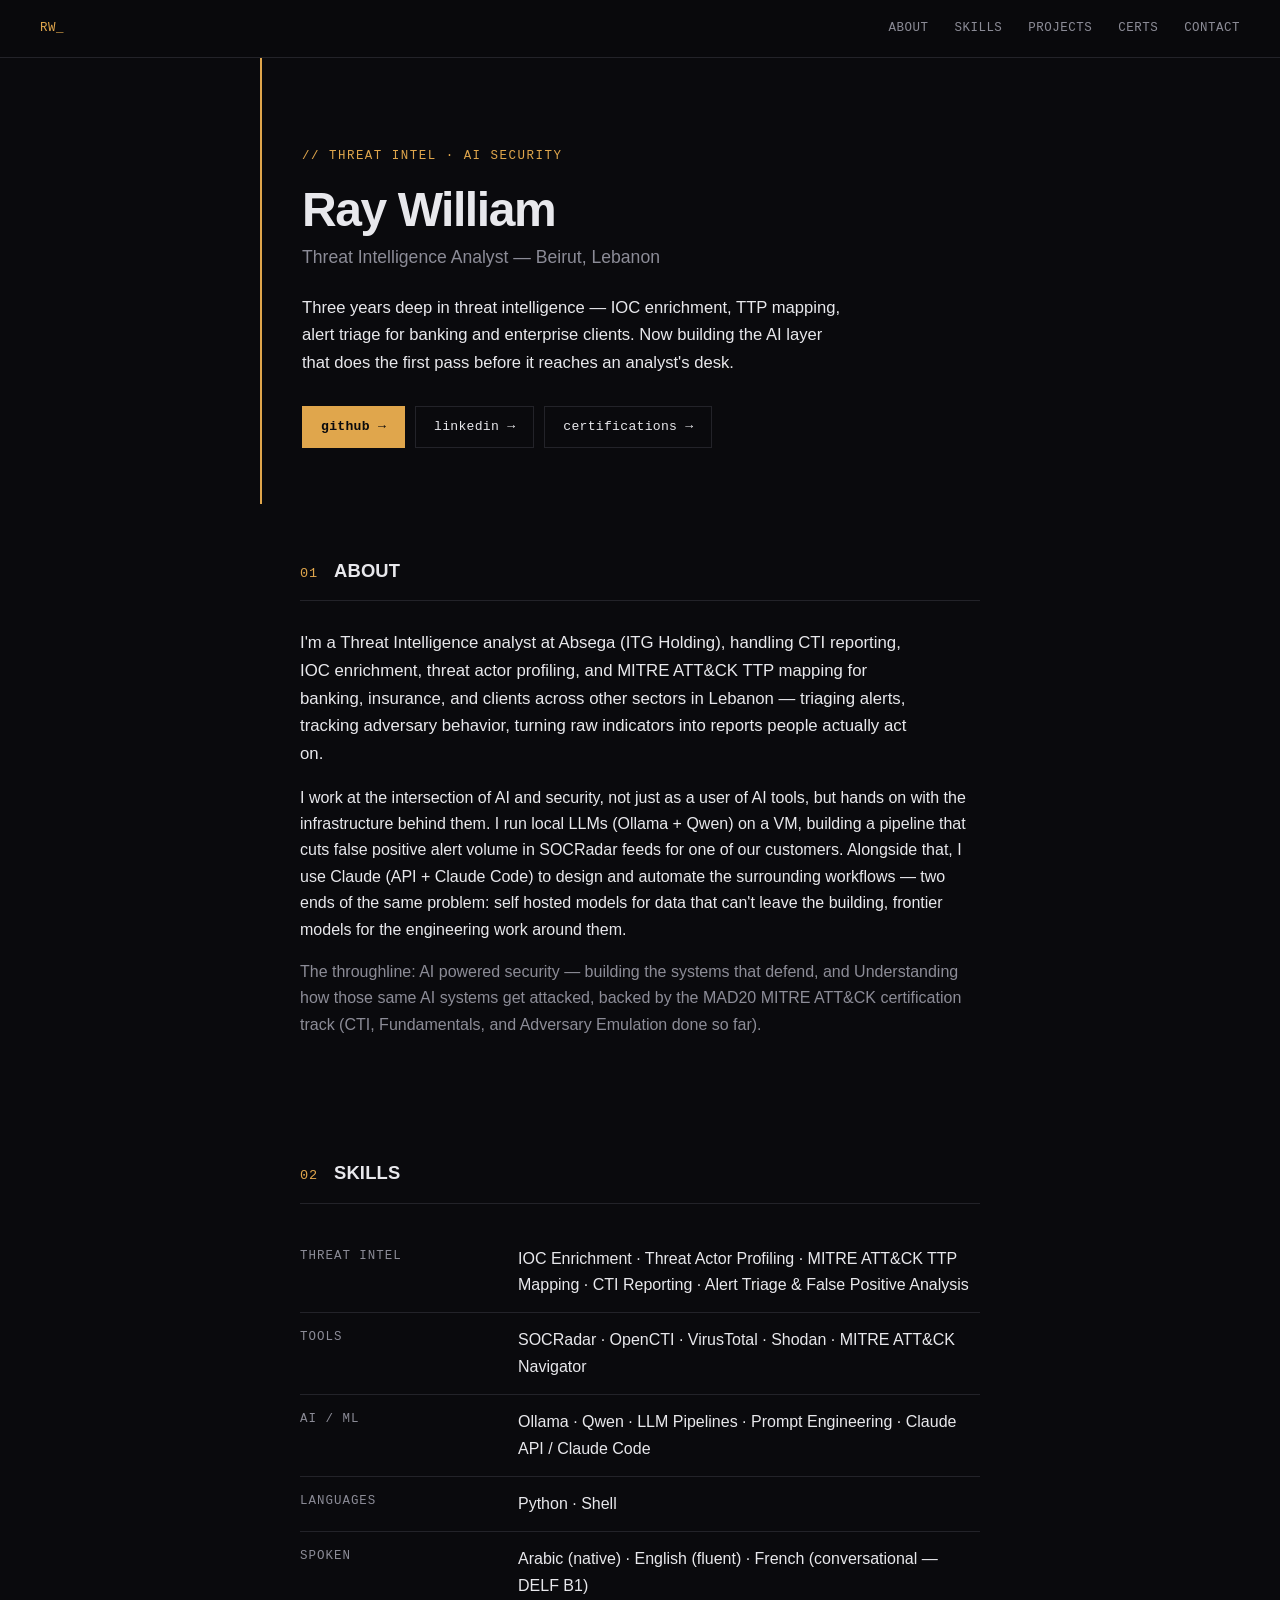
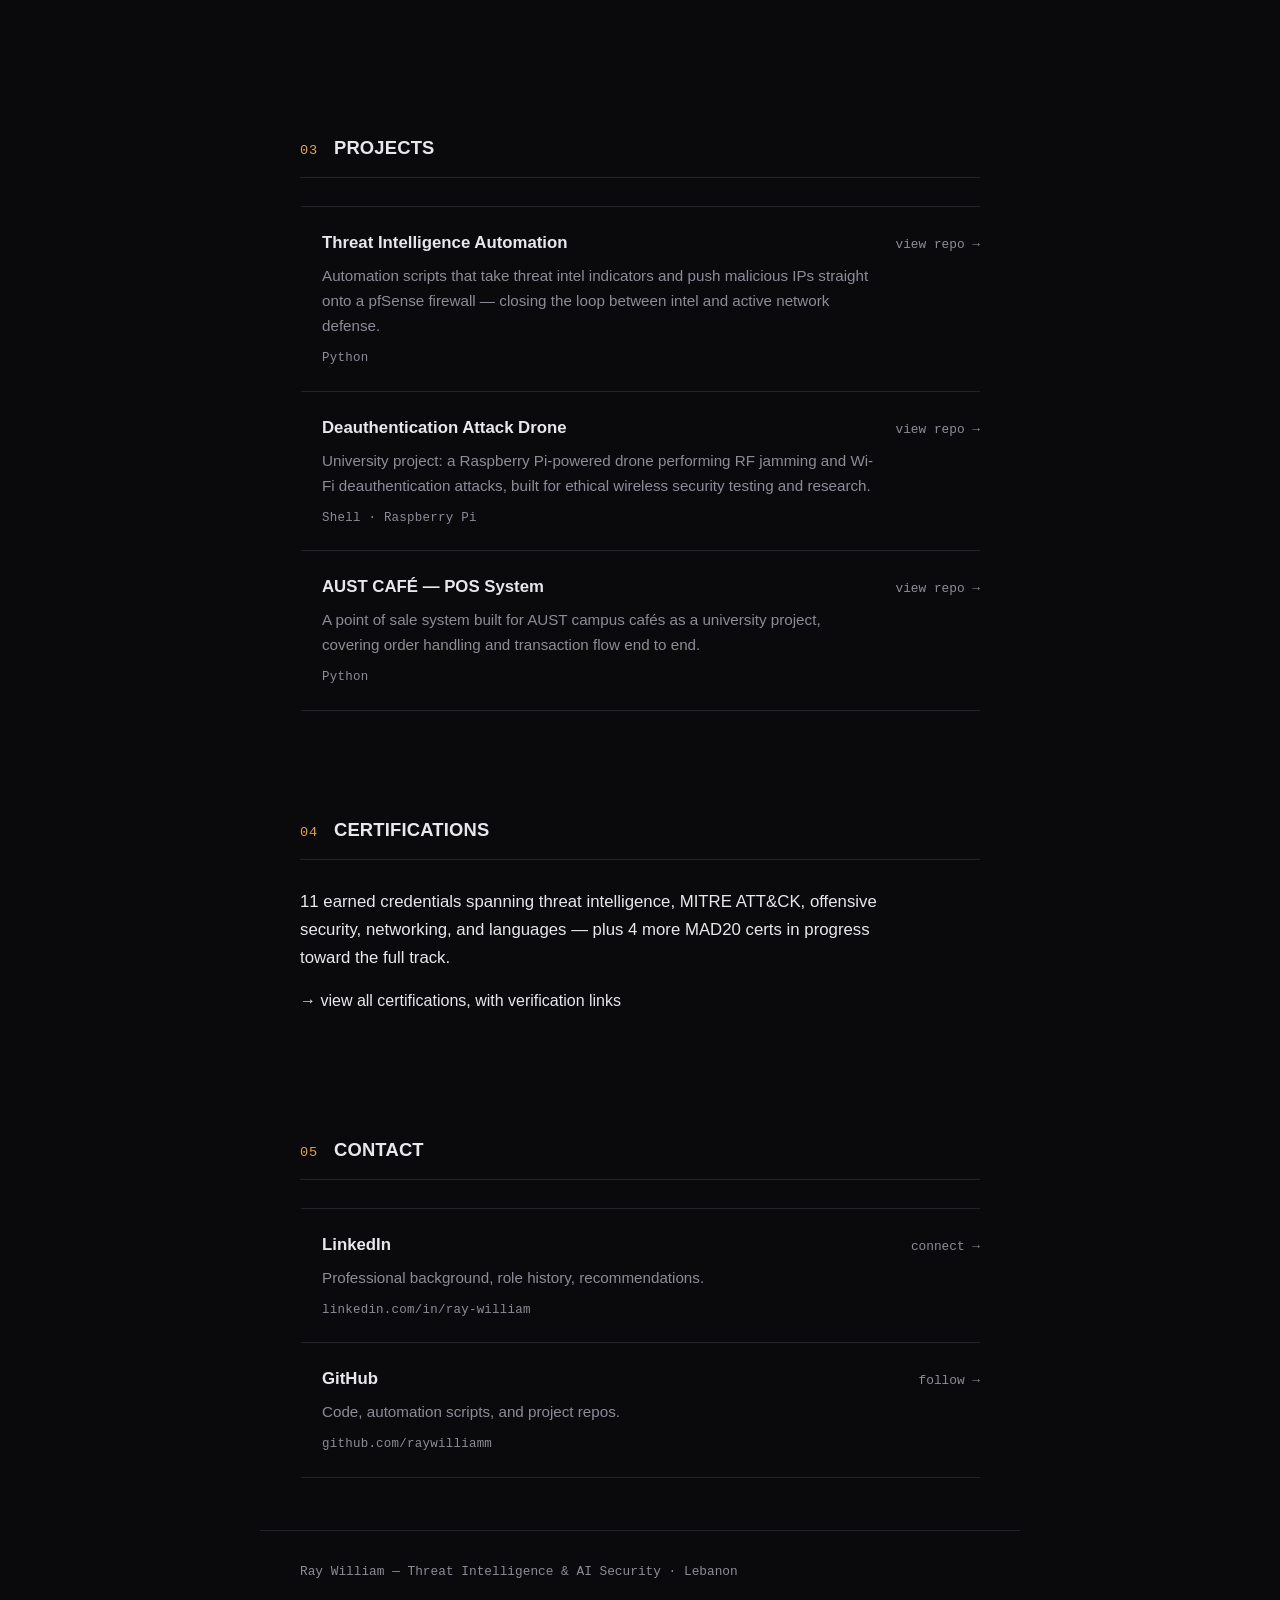
==== commit e70726db: "Fix typo in About section client-sectors line Missing space/comma after "banking", stray mid-sentenc" ====
--- a/index.html
+++ b/index.html
@@ -39,9 +39,9 @@
     <div class="section-head"><span class="index">01</span><h2>About</h2></div>
     <p class="lede">
       I'm a Threat Intelligence analyst at Absega (ITG Holding), handling CTI reporting,
-      IOC enrichment, threat actor profiling, and MITRE ATT&amp;CK TTP mapping for banking,Insurance
-      and customers in other sectors across Lebanon triaging alerts, tracking adversary
-      behavior, turning raw indicators into reports people actually act on.
+      IOC enrichment, threat actor profiling, and MITRE ATT&amp;CK TTP mapping for banking,
+      insurance, and clients across other sectors in Lebanon — triaging alerts, tracking
+      adversary behavior, turning raw indicators into reports people actually act on.
     </p>
     <p>
       I work at the intersection of AI and security, not just as a user of AI tools, but
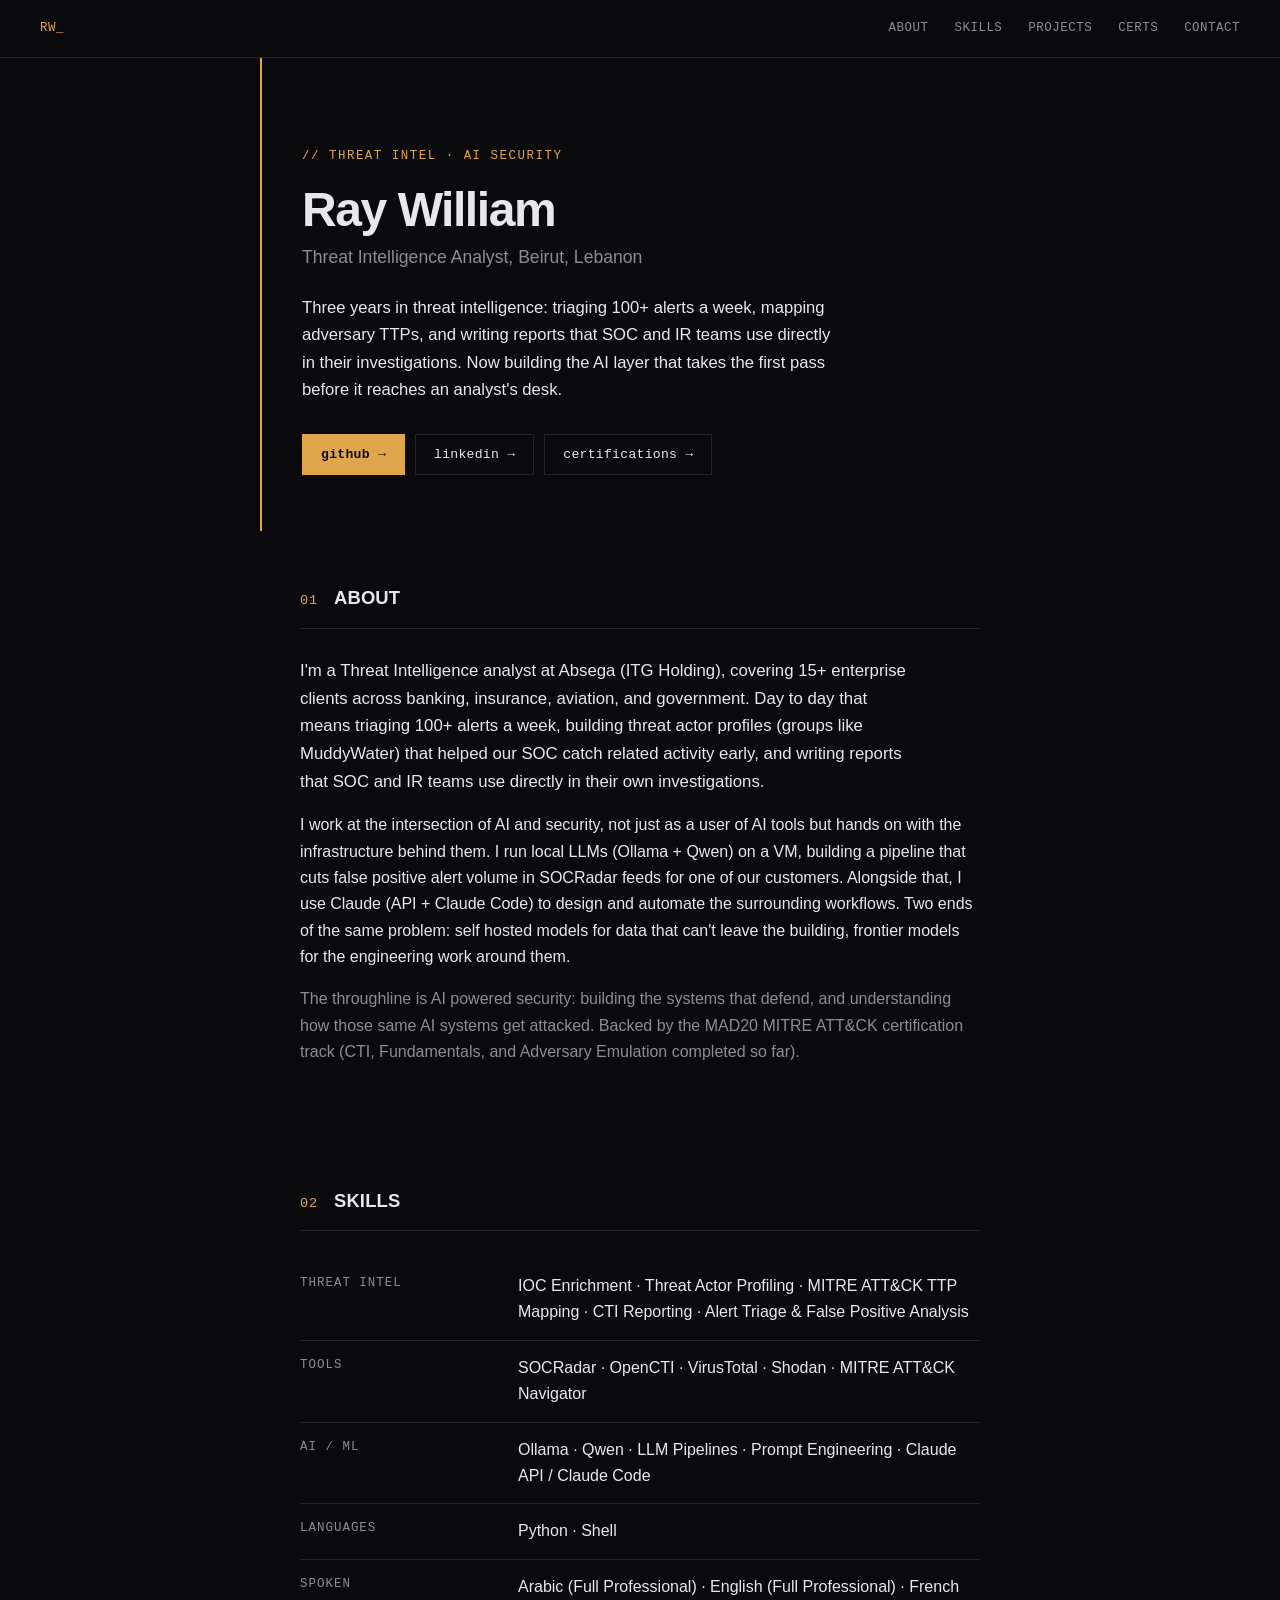
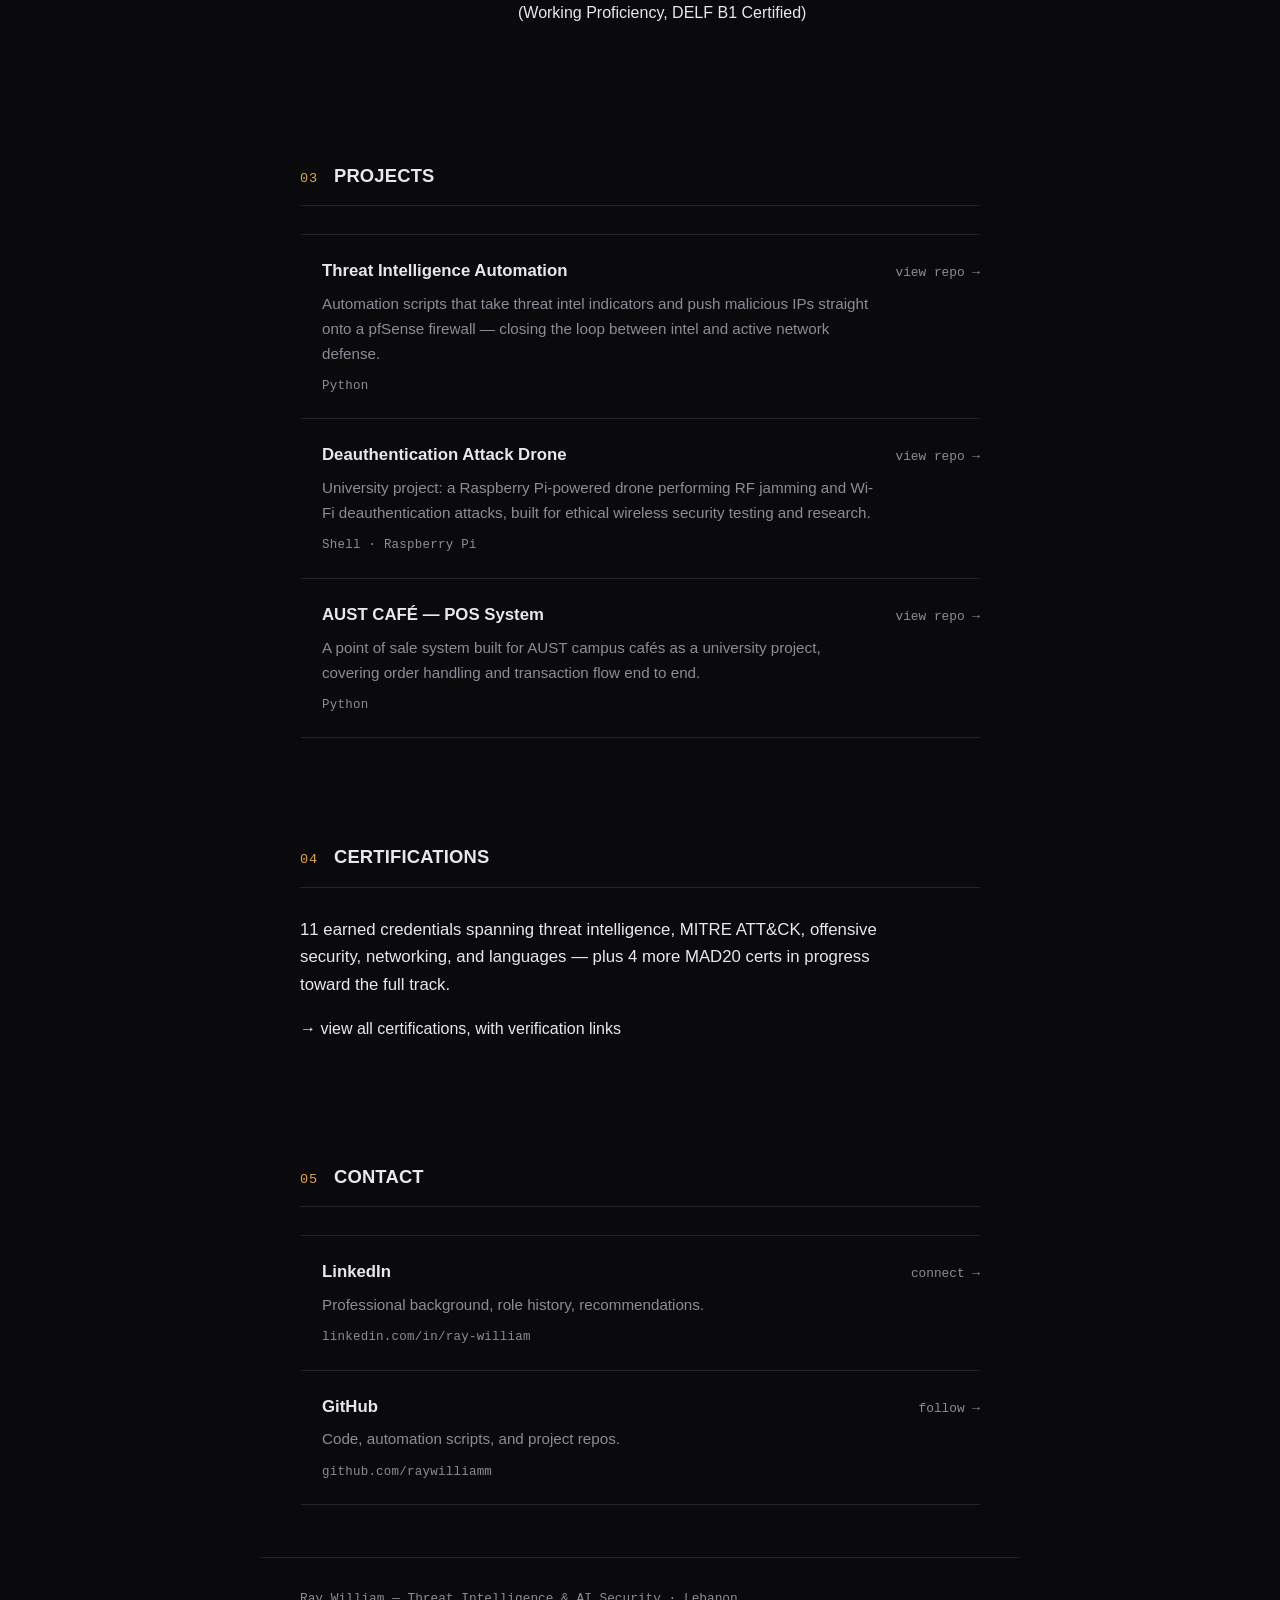
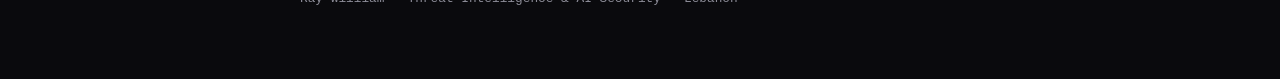
==== commit 429681a8: "Polish hero/about copy with real CV achievements and fix prose dashes Aligns the site narrative with" ====
--- a/index.html
+++ b/index.html
@@ -22,11 +22,11 @@
   <header class="hero">
     <p class="label">// threat intel · ai security</p>
     <h1>Ray William</h1>
-    <p class="role">Threat Intelligence Analyst — Beirut, Lebanon</p>
+    <p class="role">Threat Intelligence Analyst, Beirut, Lebanon</p>
     <p class="tagline">
-      Three years deep in threat intelligence — IOC enrichment, TTP mapping, alert triage
-      for banking and enterprise clients. Now building the AI layer that does the first
-      pass before it reaches an analyst's desk.
+      Three years in threat intelligence: triaging 100+ alerts a week, mapping adversary
+      TTPs, and writing reports that SOC and IR teams use directly in their investigations.
+      Now building the AI layer that takes the first pass before it reaches an analyst's desk.
     </p>
     <div class="cta-row">
       <a class="btn primary" href="https://github.com/raywilliamm" target="_blank" rel="noopener">github →</a>
@@ -38,24 +38,25 @@
   <section id="about">
     <div class="section-head"><span class="index">01</span><h2>About</h2></div>
     <p class="lede">
-      I'm a Threat Intelligence analyst at Absega (ITG Holding), handling CTI reporting,
-      IOC enrichment, threat actor profiling, and MITRE ATT&amp;CK TTP mapping for banking,
-      insurance, and clients across other sectors in Lebanon — triaging alerts, tracking
-      adversary behavior, turning raw indicators into reports people actually act on.
+      I'm a Threat Intelligence analyst at Absega (ITG Holding), covering 15+ enterprise
+      clients across banking, insurance, aviation, and government. Day to day that means
+      triaging 100+ alerts a week, building threat actor profiles (groups like MuddyWater)
+      that helped our SOC catch related activity early, and writing reports that SOC and
+      IR teams use directly in their own investigations.
     </p>
     <p>
-      I work at the intersection of AI and security, not just as a user of AI tools, but
+      I work at the intersection of AI and security, not just as a user of AI tools but
       hands on with the infrastructure behind them. I run local LLMs (Ollama + Qwen) on a
       VM, building a pipeline that cuts false positive alert volume in SOCRadar feeds for
       one of our customers. Alongside that, I use Claude (API + Claude Code) to design and
-      automate the surrounding workflows — two ends of the same problem: self hosted models
+      automate the surrounding workflows. Two ends of the same problem: self hosted models
       for data that can't leave the building, frontier models for the engineering work
       around them.
     </p>
     <p class="dim">
-      The throughline: AI powered security — building the systems that defend, and
-      Understanding how those same AI systems get attacked, backed by the MAD20 MITRE
-      ATT&amp;CK certification track (CTI, Fundamentals, and Adversary Emulation done so far).
+      The throughline is AI powered security: building the systems that defend, and
+      understanding how those same AI systems get attacked. Backed by the MAD20 MITRE
+      ATT&amp;CK certification track (CTI, Fundamentals, and Adversary Emulation completed so far).
     </p>
   </section>
 
@@ -80,7 +81,7 @@
       </div>
       <div class="spec-row">
         <dt>Spoken</dt>
-        <dd>Arabic (native) · English (fluent) · French (conversational — DELF B1)</dd>
+        <dd>Arabic (Full Professional) · English (Full Professional) · French (Working Proficiency, DELF B1 Certified)</dd>
       </div>
     </dl>
   </section>
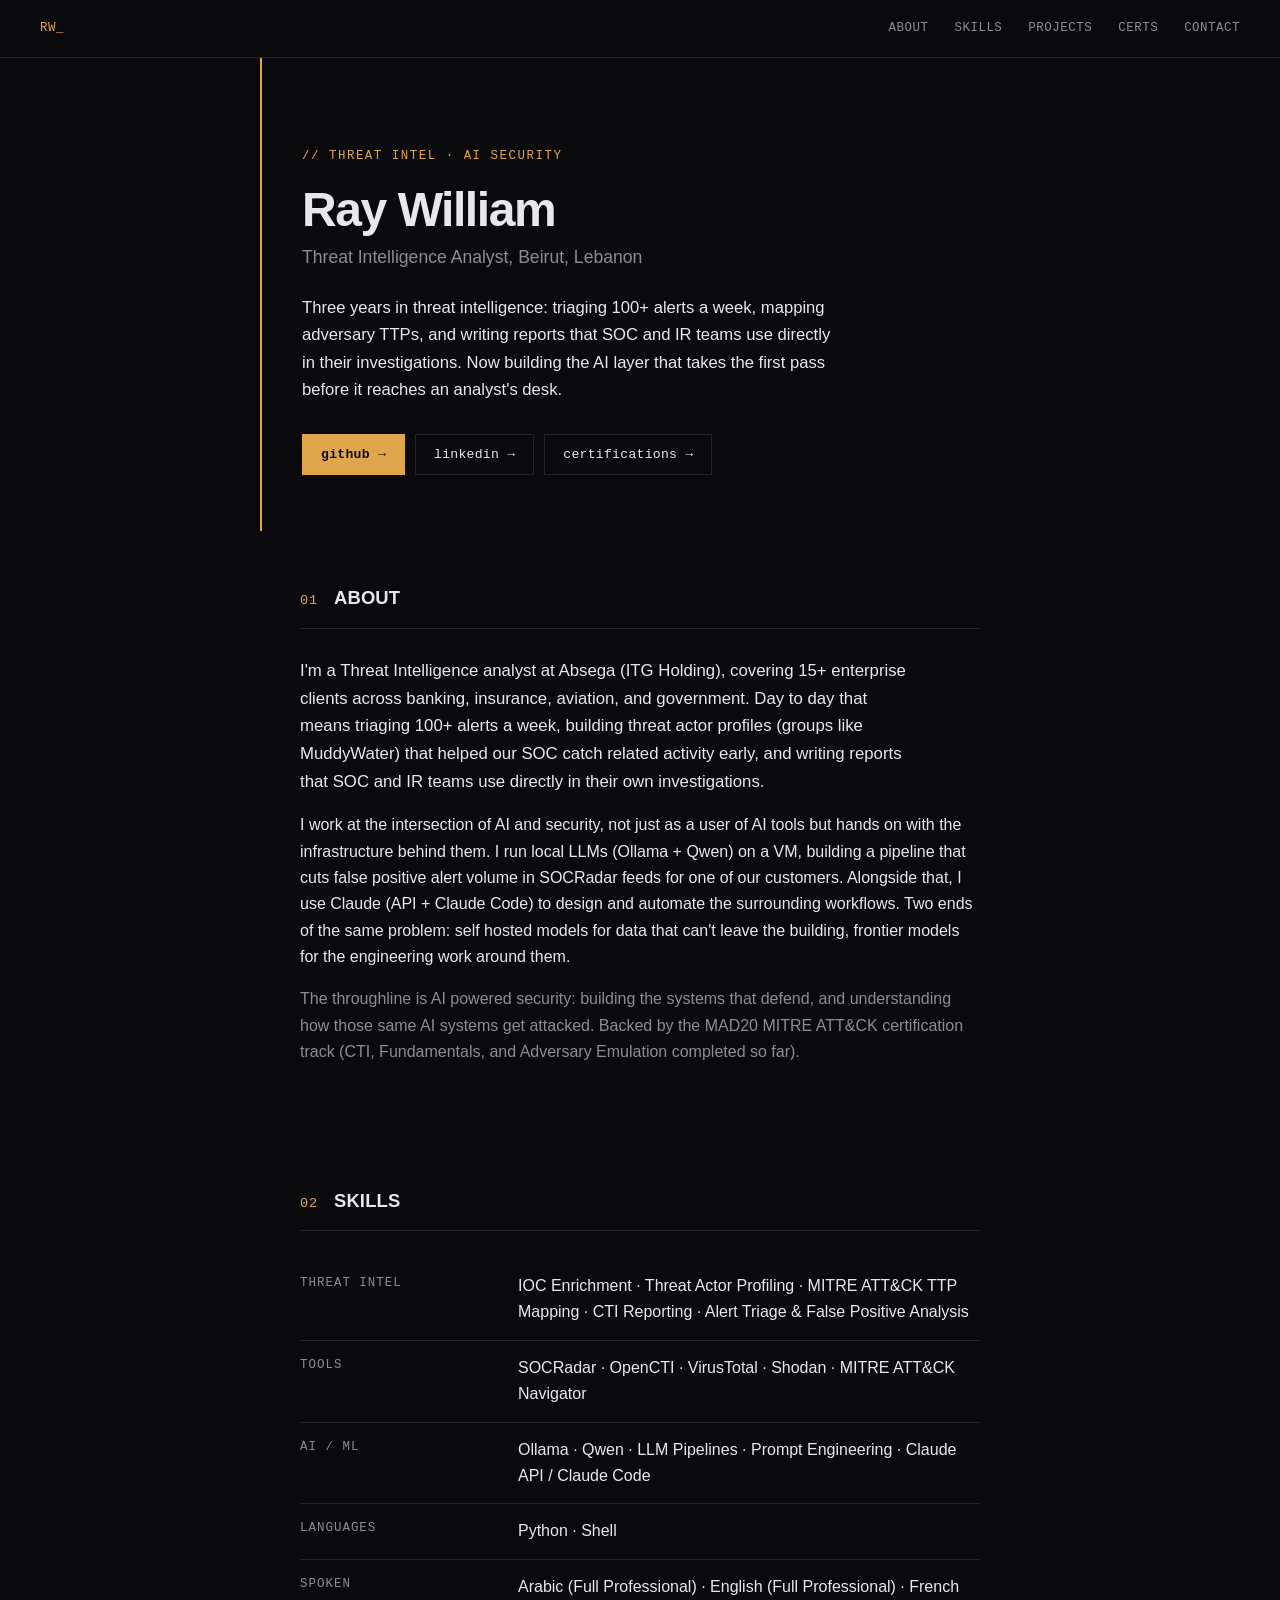
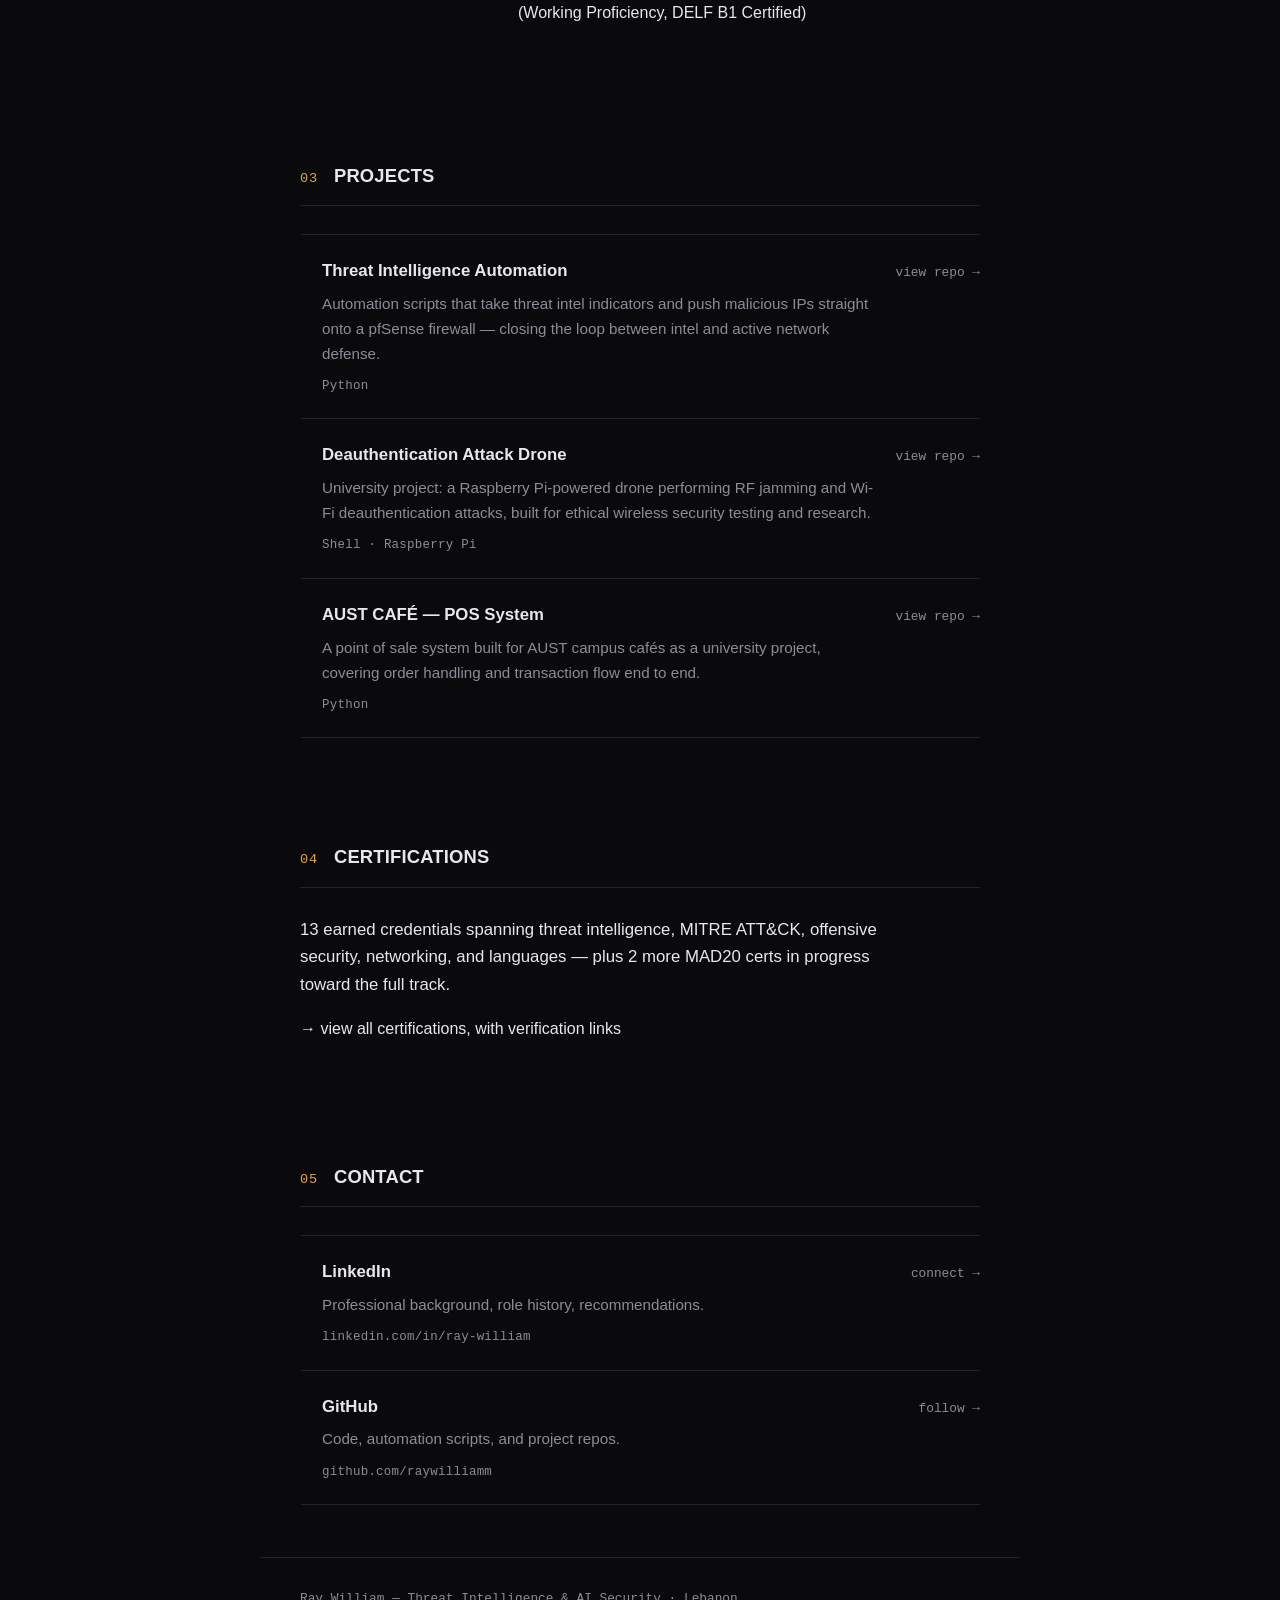
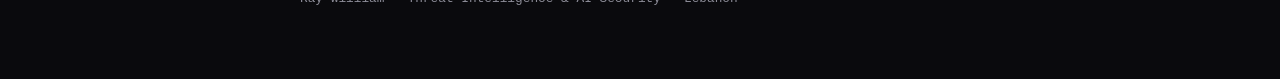
==== commit 40837206: "Add MAD20 Threat Hunting and SOC Assessment certs, update counts Co-Authored-By: Claude Sonnet 4.6 <" ====
--- a/index.html
+++ b/index.html
@@ -119,8 +119,8 @@
   <section id="certs">
     <div class="section-head"><span class="index">04</span><h2>Certifications</h2></div>
     <p class="lede">
-      11 earned credentials spanning threat intelligence, MITRE ATT&amp;CK, offensive
-      security, networking, and languages — plus 4 more MAD20 certs in progress toward
+      13 earned credentials spanning threat intelligence, MITRE ATT&amp;CK, offensive
+      security, networking, and languages — plus 2 more MAD20 certs in progress toward
       the full track.
     </p>
     <p><a href="certifications.html">→ view all certifications, with verification links</a></p>
